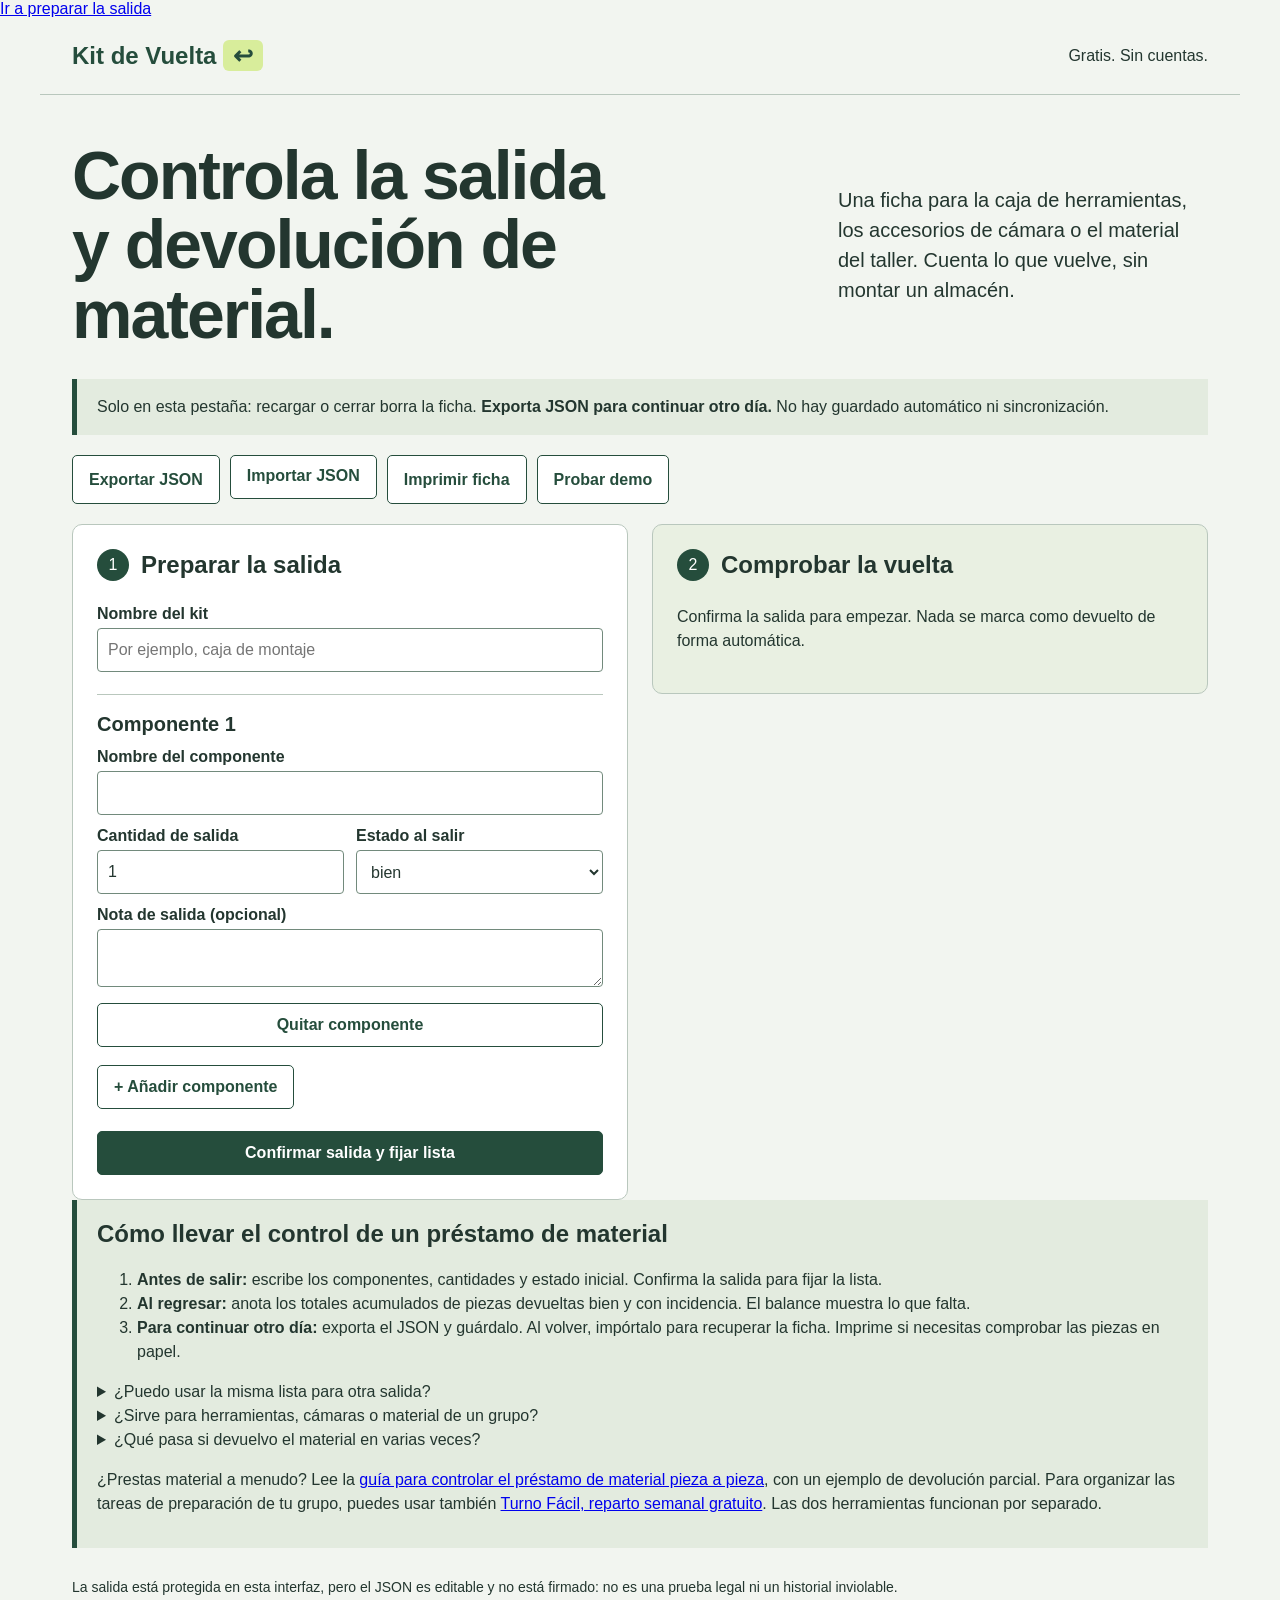
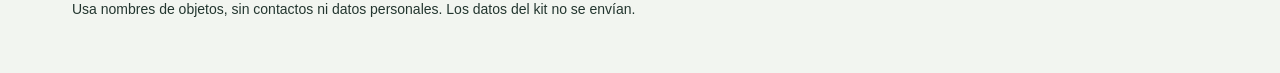
==== index.html @ 9505ad4e "Publicar build aprobado" ====
<!doctype html>
<html lang="es"><head><meta charset="utf-8"><meta http-equiv="Content-Security-Policy" content="default-src &#x27;none&#x27;; script-src &#x27;self&#x27;; style-src &#x27;self&#x27;; img-src &#x27;self&#x27; data:; font-src &#x27;self&#x27;; connect-src &#x27;self&#x27;; manifest-src &#x27;self&#x27;; object-src &#x27;none&#x27;; base-uri &#x27;none&#x27;; form-action &#x27;none&#x27;; frame-src &#x27;none&#x27;; worker-src &#x27;none&#x27;"><meta name="referrer" content="no-referrer"><meta name="robots" content="index,follow"><link rel="canonical" href="https://paniset.github.io/kit-de-vuelta/"><meta name="google-site-verification" content="nQhboW-Vfh7M2FUKIkvdD7x9SeKPvvMLFFIi2Jo2eU8"><meta property="og:type" content="website"><meta name="twitter:card" content="summary"><meta property="og:title" content="Control de salida y devolución de material | Kit de Vuelta"><meta name="twitter:title" content="Control de salida y devolución de material | Kit de Vuelta"><meta property="og:description" content="Prepara una lista de material, registra su devolución y comprueba pendientes e incidencias. Ficha imprimible y JSON recuperable, gratis y sin cuenta."><meta name="twitter:description" content="Prepara una lista de material, registra su devolución y comprueba pendientes e incidencias. Ficha imprimible y JSON recuperable, gratis y sin cuenta."><meta property="og:url" content="https://paniset.github.io/kit-de-vuelta/"><title>Control de salida y devolución de material | Kit de Vuelta</title><meta name="description" content="Prepara una lista de material, registra su devolución y comprueba pendientes e incidencias. Ficha imprimible y JSON recuperable, gratis y sin cuenta."><meta name="viewport" content="width=device-width,initial-scale=1"><link rel="icon" href="data:,"><link rel="stylesheet" href="style.css"></head>
<body><a href="#prepare-title">Ir a preparar la salida</a><header><a href="index.html">Kit de Vuelta <span aria-hidden="true">↩</span></a><span>Gratis. Sin cuentas.</span></header>
<main><section class="intro"><h1>Controla la salida<br>y devolución de material.</h1><p>Una ficha para la caja de herramientas, los accesorios de cámara o el material del taller. Cuenta lo que vuelve, sin montar un almacén.</p></section>
<aside class="memory">Solo en esta pestaña: recargar o cerrar borra la ficha. <strong>Exporta JSON para continuar otro día.</strong> No hay guardado automático ni sincronización.</aside>
<nav class="toolbar" aria-label="Archivo"><button id="export" type="button">Exportar JSON</button><label class="file-button">Importar JSON<input id="import" type="file" accept=".json,application/json"></label><button id="print" type="button">Imprimir ficha</button><button id="demo" type="button">Probar demo</button></nav>
<p id="global-error" role="alert"></p><p id="message" role="status"></p><p id="demo-badge" hidden>DEMO · Datos de ejemplo, no una salida real</p>
<div class="layout"><section class="preparation" aria-labelledby="prepare-title"><div class="section-heading"><span class="step">1</span><h2 id="prepare-title">Preparar la salida</h2></div>
<form id="prepare" novalidate><fieldset id="base-fields"><legend class="sr-only">Componentes de la salida</legend><label for="kit-name">Nombre del kit</label><input id="kit-name" data-path="name" maxlength="80" placeholder="Por ejemplo, caja de montaje"><div id="components"></div><button id="add" type="button">+ Añadir componente</button></fieldset><button id="depart" class="primary" type="submit">Confirmar salida y fijar lista</button></form>
<div id="locked" hidden><p>Salida fijada. Esta base no se puede editar mientras compruebas la vuelta.</p><button id="new" type="button">Crear otra salida</button><p class="small">Duplica la plantilla en una ficha nueva. Exporta la actual si quieres conservarla.</p></div></section>
<section class="return-panel" aria-labelledby="return-title"><div class="section-heading"><span class="step">2</span><h2 id="return-title">Comprobar la vuelta</h2></div><p id="empty">Confirma la salida para empezar. Nada se marca como devuelto de forma automática.</p><form id="return-form" hidden novalidate><p>Escribe los <strong>totales acumulados</strong>, no solo las piezas de esta entrega. «Con incidencia» es lo que tú declaras; no se deduce del desgaste inicial.</p><div id="returns"></div><button class="primary" type="submit">Actualizar comprobación</button></form><section id="result" aria-label="Resultado de la comprobación" hidden><h3>Balance de la vuelta</h3><p id="pending"></p><p id="issues"></p><p id="complete"></p></section></section></div>
<section id="print-sheet" aria-label="Ficha para imprimir"><h2 id="print-name">Ficha del kit</h2><p id="print-mode"></p><p id="print-summary"></p><table><caption>Salida y devolución por componente</caption><thead><tr><th>Componente / estado inicial</th><th>Salió</th><th>Bien</th><th>Incid.</th><th>Falta</th><th>Revisado</th></tr></thead><tbody id="print-rows"></tbody></table><p>Bien = devuelto sano. Incid. = devuelto con incidencia declarada. Falta = pendiente de volver. □ = casilla para revisión manual.</p></section>
<section class="memory" aria-labelledby="guide-title"><h2 id="guide-title">Cómo llevar el control de un préstamo de material</h2><ol><li><strong>Antes de salir:</strong> escribe los componentes, cantidades y estado inicial. Confirma la salida para fijar la lista.</li><li><strong>Al regresar:</strong> anota los totales acumulados de piezas devueltas bien y con incidencia. El balance muestra lo que falta.</li><li><strong>Para continuar otro día:</strong> exporta el JSON y guárdalo. Al volver, impórtalo para recuperar la ficha. Imprime si necesitas comprobar las piezas en papel.</li></ol><details><summary>¿Puedo usar la misma lista para otra salida?</summary><p>Sí. Después de exportar la ficha que quieras conservar, «Crear otra salida» prepara una nueva a partir de sus componentes. Revisa las cantidades y el estado antes de confirmarla.</p></details><details><summary>¿Sirve para herramientas, cámaras o material de un grupo?</summary><p>Sí, cuando necesitas contar piezas al salir y al volver. Por ejemplo, tres cables y un cargador se registran como dos componentes con sus cantidades. No gestiona reservas, cobros, responsables ni firmas.</p></details><details><summary>¿Qué pasa si devuelvo el material en varias veces?</summary><p>Introduce siempre el total devuelto hasta ese momento, no solo la última entrega. Si primero vuelve un cable y después dos más, el total será tres. No es un historial de entregas: exporta las fichas que necesites conservar.</p></details><p>¿Prestas material a menudo? Lee la <a href="control-prestamo-material">guía para controlar el préstamo de material pieza a pieza</a>, con un ejemplo de devolución parcial. Para organizar las tareas de preparación de tu grupo, puedes usar también <a href="https://paniset.github.io/turno-facil/">Turno Fácil, reparto semanal gratuito</a>. Las dos herramientas funcionan por separado.</p></section>
<footer>La salida está protegida en esta interfaz, pero el JSON es editable y no está firmado: no es una prueba legal ni un historial inviolable. Usa nombres de objetos, sin contactos ni datos personales. Los datos del kit no se envían.</footer></main><script type="module" src="app.mjs"></script></body></html>
---- style.css ----
:root{font-family:Calibri,'Segoe UI',sans-serif;color:#23362f;background:#f2f5f0;--ink:#254d3c;--lime:#d8ed9b;--line:#b9c7bd}*{box-sizing:border-box}body{margin:0}header,main{max-width:1200px;margin:auto;padding:24px 32px}header{display:flex;justify-content:space-between;align-items:center;gap:16px;border-bottom:1px solid var(--line)}header a{font-size:24px;font-weight:750;text-decoration:none;color:var(--ink)}header a span{background:var(--lime);padding:2px 10px;border-radius:6px}.intro{display:flex;align-items:center;gap:60px;margin:22px 0 30px}h1{font-size:clamp(40px,6vw,68px);line-height:1.02;letter-spacing:-2px;margin:0;flex:1}.intro p{font-size:20px;max-width:370px;line-height:1.5}.memory{padding:16px 20px;background:#e3ebdf;border-left:5px solid var(--ink);line-height:1.5}.toolbar{display:flex;flex-wrap:wrap;gap:10px;margin:20px 0}button,.file-button{font:inherit;font-weight:650;padding:11px 16px;min-height:44px;border:1px solid var(--ink);border-radius:5px;color:var(--ink);background:white;cursor:pointer}button:hover,.file-button:hover{background:#e4efdb}button:disabled{opacity:.55;cursor:default}.file-button{position:relative;overflow:hidden}.file-button input{position:absolute;inset:0;opacity:0;cursor:pointer;width:100%;height:100%;margin:0}.file-button:focus-within{outline:3px solid #805500;outline-offset:3px}.layout{display:grid;grid-template-columns:1fr 1fr;gap:24px}.preparation,.return-panel{padding:24px;background:white;border:1px solid var(--line);border-radius:10px}.return-panel{background:#e9f0e2;align-self:start}.section-heading{display:flex;align-items:center;gap:12px;margin-bottom:24px}.step{background:var(--ink);color:white;width:32px;height:32px;border-radius:50%;display:grid;place-items:center}h2{font-size:24px;margin:0}h3{font-size:20px}p{line-height:1.5}fieldset{border:0;padding:0;margin:0;min-width:0}label{display:block;font-weight:650;margin-bottom:5px}input,select,textarea{font:inherit;padding:10px;border:1px solid #728a7c;border-radius:4px;min-height:44px;width:100%;color:inherit;background:white}textarea{resize:vertical}input:disabled,select:disabled,textarea:disabled{opacity:1;background:#f2f4f0;color:#435349}.component,.return-row{border-top:1px solid var(--line);margin-top:22px;padding-top:18px;display:grid;grid-template-columns:1fr 1fr;gap:12px;min-width:0}.wide{grid-column:1/-1}.component h3,.return-row h3{margin:0;overflow-wrap:anywhere}.return-row p{margin:0}.small{font-size:14px}.primary{background:var(--ink);color:white;width:100%;margin-top:22px}.primary:hover{background:#37644e}#add{margin-top:18px}#result{margin-top:24px;border-top:3px solid var(--ink)}#complete{font-weight:700}#demo-badge{background:#fff0b7;padding:10px;font-weight:700}#global-error,.field-error{color:#9c2030}.field-error{display:block;font-size:14px;margin-top:6px}#message{color:#254d3c}footer{font-size:14px;line-height:1.6;margin:28px 0;max-width:850px}.sr-only{position:absolute;width:1px;height:1px;overflow:hidden;clip-path:inset(50%)}:focus-visible{outline:3px solid #805500;outline-offset:3px}[aria-invalid=true]{border:2px solid #9c2030}[hidden],#print-sheet{display:none!important}@media(max-width:750px){header,main{padding:20px}.intro{display:block}.intro p{font-size:18px}.layout{grid-template-columns:1fr}.preparation,.return-panel{padding:18px}header>span{font-size:14px;max-width:85px}.toolbar>*{flex:1 1 135px}.component,.return-row{grid-template-columns:1fr 1fr}h2{font-size:21px}}@page{size:A4;margin:14mm}@media print{body{background:white;color:black}header,.intro,.memory,.toolbar,.layout,footer,#global-error,#message,#demo-badge{display:none!important}main{padding:0;max-width:none}#print-sheet{display:block!important;font-size:10pt}#print-sheet h2{font-size:20pt}table{border-collapse:collapse;width:100%;table-layout:fixed}th,td{border:1px solid #777;padding:6px;overflow-wrap:anywhere;vertical-align:top}th:first-child{width:40%}thead{display:table-header-group}tr{break-inside:avoid}td p{margin:3px 0}caption{text-align:left;margin:10px 0}#print-sheet>p{font-size:9pt}}
.guia header,.guia main,.guia footer{max-width:820px;margin-left:auto;margin-right:auto;padding-left:32px;padding-right:32px}.guia article{line-height:1.65;font-size:18px}.guia h1{font-size:clamp(32px,5vw,50px);letter-spacing:-1px;margin:10px 0 18px}.guia h2{margin-top:36px}.migas{font-size:15px}.migas a,.relacionadas a,.guia article p a:not(.boton){color:var(--ink);font-weight:650}.entradilla{font-size:20px}.lista{padding-left:22px}.lista li{margin:8px 0}
.cta{display:flex;flex-wrap:wrap;align-items:center;gap:12px;margin:22px 0}.cta span{font-size:15px;color:#4d6158}.boton{display:inline-block;background:var(--ink);color:white;font-weight:700;text-decoration:none;border-radius:7px;padding:12px 18px;min-height:44px}
.tabla-scroll{overflow-x:auto;margin:16px 0;background:white;border-radius:8px}.tabla-scroll table{border-collapse:collapse;width:100%;font-size:16px}.tabla-scroll caption{text-align:left;font-weight:700;padding:12px 14px}.tabla-scroll th,.tabla-scroll td{border-top:1px solid var(--line);padding:8px 12px;text-align:left}.relacionadas{border-top:1px solid var(--line);margin-top:40px}
@media(max-width:700px){.guia header,.guia main,.guia footer{padding-left:20px;padding-right:20px}}
@media print{.guia .cta,.guia .migas,.guia .relacionadas{display:none!important}}
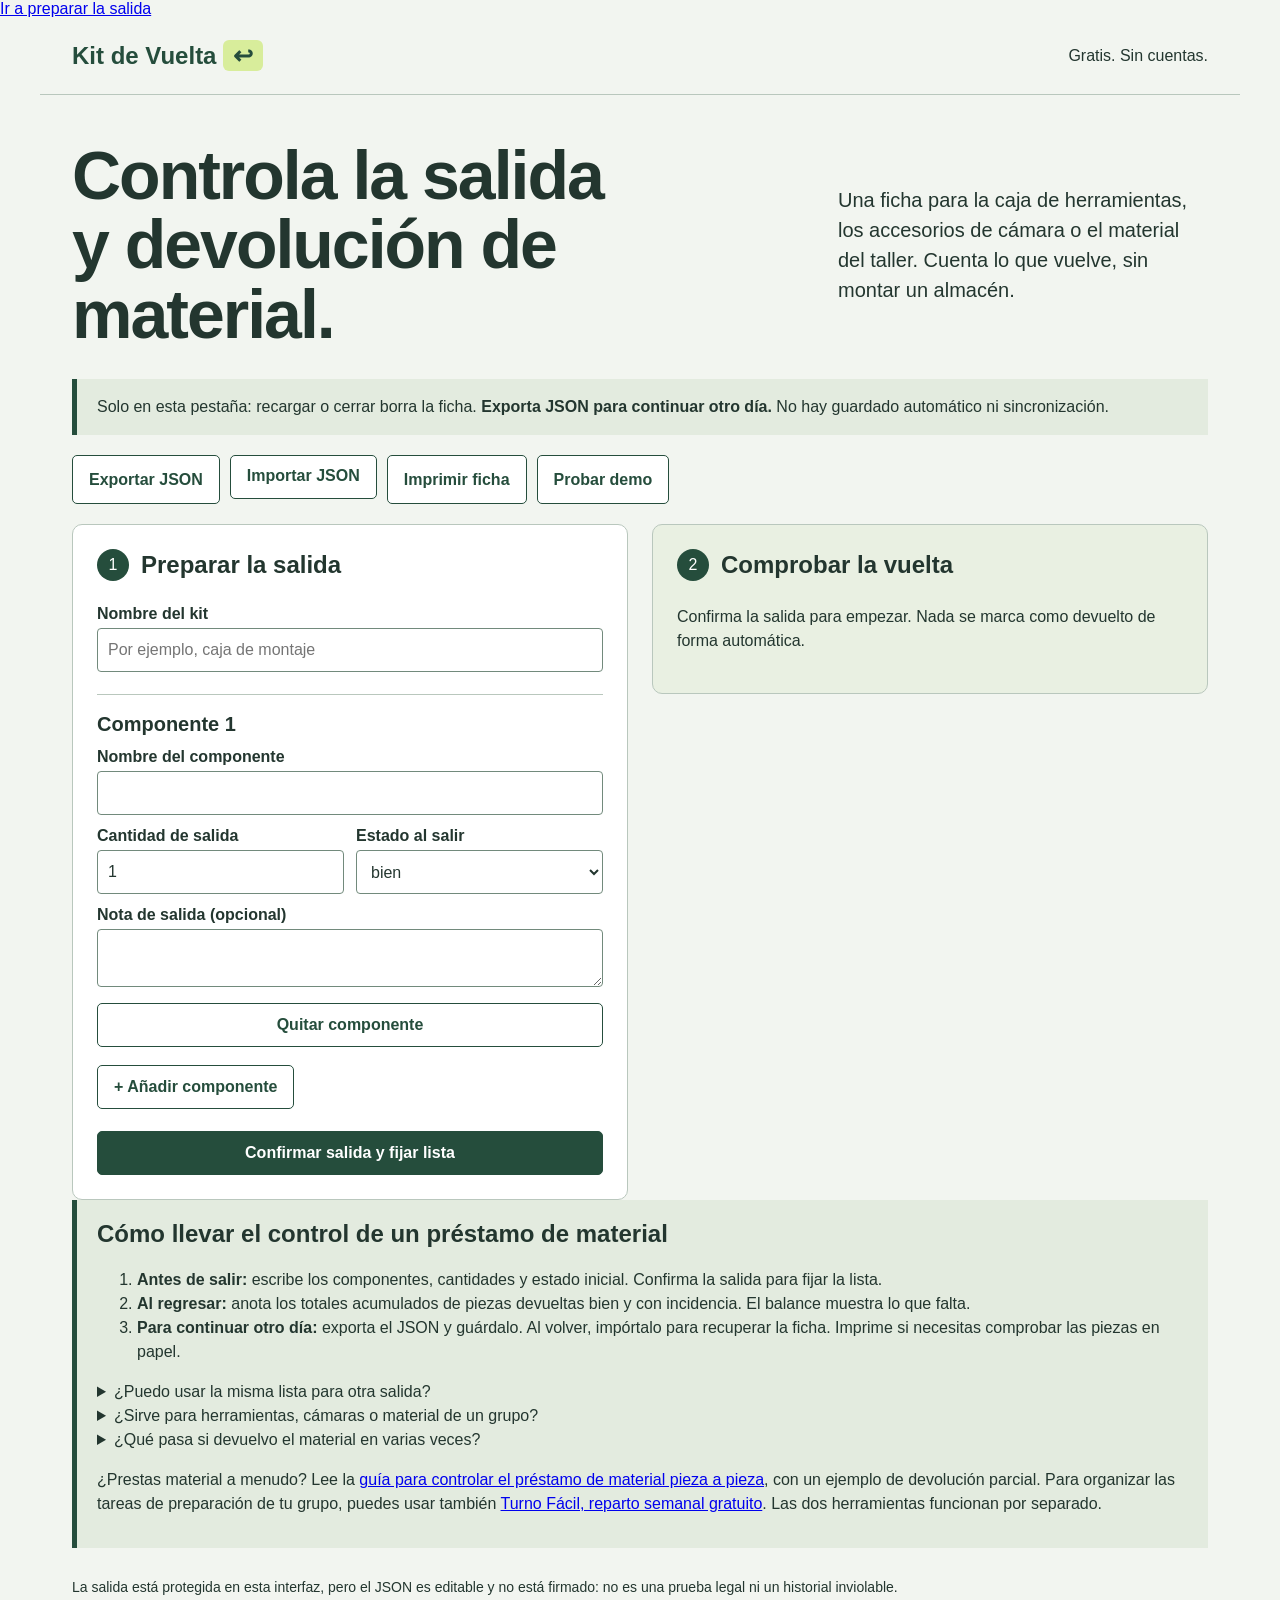
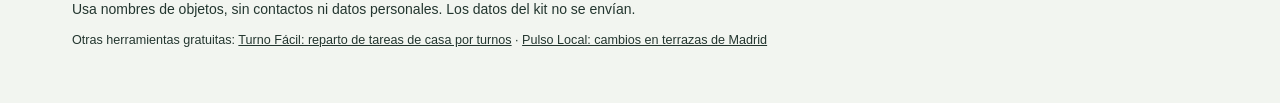
==== commit 89b8686b: "SEO: enlaces cruzados y datos estructurados" ====
--- a/index.html
+++ b/index.html
@@ -1,14 +1,14 @@
-<!doctype html>
-<html lang="es"><head><meta charset="utf-8"><meta http-equiv="Content-Security-Policy" content="default-src &#x27;none&#x27;; script-src &#x27;self&#x27;; style-src &#x27;self&#x27;; img-src &#x27;self&#x27; data:; font-src &#x27;self&#x27;; connect-src &#x27;self&#x27;; manifest-src &#x27;self&#x27;; object-src &#x27;none&#x27;; base-uri &#x27;none&#x27;; form-action &#x27;none&#x27;; frame-src &#x27;none&#x27;; worker-src &#x27;none&#x27;"><meta name="referrer" content="no-referrer"><meta name="robots" content="index,follow"><link rel="canonical" href="https://paniset.github.io/kit-de-vuelta/"><meta name="google-site-verification" content="nQhboW-Vfh7M2FUKIkvdD7x9SeKPvvMLFFIi2Jo2eU8"><meta property="og:type" content="website"><meta name="twitter:card" content="summary"><meta property="og:title" content="Control de salida y devolución de material | Kit de Vuelta"><meta name="twitter:title" content="Control de salida y devolución de material | Kit de Vuelta"><meta property="og:description" content="Prepara una lista de material, registra su devolución y comprueba pendientes e incidencias. Ficha imprimible y JSON recuperable, gratis y sin cuenta."><meta name="twitter:description" content="Prepara una lista de material, registra su devolución y comprueba pendientes e incidencias. Ficha imprimible y JSON recuperable, gratis y sin cuenta."><meta property="og:url" content="https://paniset.github.io/kit-de-vuelta/"><title>Control de salida y devolución de material | Kit de Vuelta</title><meta name="description" content="Prepara una lista de material, registra su devolución y comprueba pendientes e incidencias. Ficha imprimible y JSON recuperable, gratis y sin cuenta."><meta name="viewport" content="width=device-width,initial-scale=1"><link rel="icon" href="data:,"><link rel="stylesheet" href="style.css"></head>
-<body><a href="#prepare-title">Ir a preparar la salida</a><header><a href="index.html">Kit de Vuelta <span aria-hidden="true">↩</span></a><span>Gratis. Sin cuentas.</span></header>
-<main><section class="intro"><h1>Controla la salida<br>y devolución de material.</h1><p>Una ficha para la caja de herramientas, los accesorios de cámara o el material del taller. Cuenta lo que vuelve, sin montar un almacén.</p></section>
-<aside class="memory">Solo en esta pestaña: recargar o cerrar borra la ficha. <strong>Exporta JSON para continuar otro día.</strong> No hay guardado automático ni sincronización.</aside>
-<nav class="toolbar" aria-label="Archivo"><button id="export" type="button">Exportar JSON</button><label class="file-button">Importar JSON<input id="import" type="file" accept=".json,application/json"></label><button id="print" type="button">Imprimir ficha</button><button id="demo" type="button">Probar demo</button></nav>
-<p id="global-error" role="alert"></p><p id="message" role="status"></p><p id="demo-badge" hidden>DEMO · Datos de ejemplo, no una salida real</p>
-<div class="layout"><section class="preparation" aria-labelledby="prepare-title"><div class="section-heading"><span class="step">1</span><h2 id="prepare-title">Preparar la salida</h2></div>
-<form id="prepare" novalidate><fieldset id="base-fields"><legend class="sr-only">Componentes de la salida</legend><label for="kit-name">Nombre del kit</label><input id="kit-name" data-path="name" maxlength="80" placeholder="Por ejemplo, caja de montaje"><div id="components"></div><button id="add" type="button">+ Añadir componente</button></fieldset><button id="depart" class="primary" type="submit">Confirmar salida y fijar lista</button></form>
-<div id="locked" hidden><p>Salida fijada. Esta base no se puede editar mientras compruebas la vuelta.</p><button id="new" type="button">Crear otra salida</button><p class="small">Duplica la plantilla en una ficha nueva. Exporta la actual si quieres conservarla.</p></div></section>
-<section class="return-panel" aria-labelledby="return-title"><div class="section-heading"><span class="step">2</span><h2 id="return-title">Comprobar la vuelta</h2></div><p id="empty">Confirma la salida para empezar. Nada se marca como devuelto de forma automática.</p><form id="return-form" hidden novalidate><p>Escribe los <strong>totales acumulados</strong>, no solo las piezas de esta entrega. «Con incidencia» es lo que tú declaras; no se deduce del desgaste inicial.</p><div id="returns"></div><button class="primary" type="submit">Actualizar comprobación</button></form><section id="result" aria-label="Resultado de la comprobación" hidden><h3>Balance de la vuelta</h3><p id="pending"></p><p id="issues"></p><p id="complete"></p></section></section></div>
-<section id="print-sheet" aria-label="Ficha para imprimir"><h2 id="print-name">Ficha del kit</h2><p id="print-mode"></p><p id="print-summary"></p><table><caption>Salida y devolución por componente</caption><thead><tr><th>Componente / estado inicial</th><th>Salió</th><th>Bien</th><th>Incid.</th><th>Falta</th><th>Revisado</th></tr></thead><tbody id="print-rows"></tbody></table><p>Bien = devuelto sano. Incid. = devuelto con incidencia declarada. Falta = pendiente de volver. □ = casilla para revisión manual.</p></section>
-<section class="memory" aria-labelledby="guide-title"><h2 id="guide-title">Cómo llevar el control de un préstamo de material</h2><ol><li><strong>Antes de salir:</strong> escribe los componentes, cantidades y estado inicial. Confirma la salida para fijar la lista.</li><li><strong>Al regresar:</strong> anota los totales acumulados de piezas devueltas bien y con incidencia. El balance muestra lo que falta.</li><li><strong>Para continuar otro día:</strong> exporta el JSON y guárdalo. Al volver, impórtalo para recuperar la ficha. Imprime si necesitas comprobar las piezas en papel.</li></ol><details><summary>¿Puedo usar la misma lista para otra salida?</summary><p>Sí. Después de exportar la ficha que quieras conservar, «Crear otra salida» prepara una nueva a partir de sus componentes. Revisa las cantidades y el estado antes de confirmarla.</p></details><details><summary>¿Sirve para herramientas, cámaras o material de un grupo?</summary><p>Sí, cuando necesitas contar piezas al salir y al volver. Por ejemplo, tres cables y un cargador se registran como dos componentes con sus cantidades. No gestiona reservas, cobros, responsables ni firmas.</p></details><details><summary>¿Qué pasa si devuelvo el material en varias veces?</summary><p>Introduce siempre el total devuelto hasta ese momento, no solo la última entrega. Si primero vuelve un cable y después dos más, el total será tres. No es un historial de entregas: exporta las fichas que necesites conservar.</p></details><p>¿Prestas material a menudo? Lee la <a href="control-prestamo-material">guía para controlar el préstamo de material pieza a pieza</a>, con un ejemplo de devolución parcial. Para organizar las tareas de preparación de tu grupo, puedes usar también <a href="https://paniset.github.io/turno-facil/">Turno Fácil, reparto semanal gratuito</a>. Las dos herramientas funcionan por separado.</p></section>
-<footer>La salida está protegida en esta interfaz, pero el JSON es editable y no está firmado: no es una prueba legal ni un historial inviolable. Usa nombres de objetos, sin contactos ni datos personales. Los datos del kit no se envían.</footer></main><script type="module" src="app.mjs"></script></body></html>
+<!doctype html>
+<html lang="es"><head><meta charset="utf-8"><meta http-equiv="Content-Security-Policy" content="default-src &#x27;none&#x27;; script-src &#x27;self&#x27;; style-src &#x27;self&#x27;; img-src &#x27;self&#x27; data:; font-src &#x27;self&#x27;; connect-src &#x27;self&#x27;; manifest-src &#x27;self&#x27;; object-src &#x27;none&#x27;; base-uri &#x27;none&#x27;; form-action &#x27;none&#x27;; frame-src &#x27;none&#x27;; worker-src &#x27;none&#x27;"><meta name="referrer" content="no-referrer"><meta name="robots" content="index,follow"><link rel="canonical" href="https://paniset.github.io/kit-de-vuelta/"><meta name="google-site-verification" content="yU-MmDAEv0MF0oqv6WEPJR-Wn4J0yyzl8J-dgcel0is"><meta property="og:type" content="website"><meta name="twitter:card" content="summary"><meta property="og:title" content="Control de salida y devolución de material | Kit de Vuelta"><meta name="twitter:title" content="Control de salida y devolución de material | Kit de Vuelta"><meta property="og:description" content="Prepara una lista de material, registra su devolución y comprueba pendientes e incidencias. Ficha imprimible y JSON recuperable, gratis y sin cuenta."><meta name="twitter:description" content="Prepara una lista de material, registra su devolución y comprueba pendientes e incidencias. Ficha imprimible y JSON recuperable, gratis y sin cuenta."><meta property="og:url" content="https://paniset.github.io/kit-de-vuelta/"><title>Control de salida y devolución de material | Kit de Vuelta</title><meta name="description" content="Prepara una lista de material, registra su devolución y comprueba pendientes e incidencias. Ficha imprimible y JSON recuperable, gratis y sin cuenta."><meta name="viewport" content="width=device-width,initial-scale=1"><link rel="icon" href="data:,"><link rel="stylesheet" href="style.css"><script type="application/ld+json">{"@context":"https://schema.org","@type":"WebApplication","name":"Kit de Vuelta","url":"https://paniset.github.io/kit-de-vuelta/","applicationCategory":"BusinessApplication","operatingSystem":"Web","inLanguage":"es","isAccessibleForFree":true,"offers":{"@type":"Offer","price":"0","priceCurrency":"EUR"},"description":"Lista de salida de material prestado y control de devolución por piezas: devueltas, con incidencia y pendientes. Ficha imprimible y copia JSON, sin cuenta."}</script></head>
+<body><a href="#prepare-title">Ir a preparar la salida</a><header><a href="index.html">Kit de Vuelta <span aria-hidden="true">↩</span></a><span>Gratis. Sin cuentas.</span></header>
+<main><section class="intro"><h1>Controla la salida<br>y devolución de material.</h1><p>Una ficha para la caja de herramientas, los accesorios de cámara o el material del taller. Cuenta lo que vuelve, sin montar un almacén.</p></section>
+<aside class="memory">Solo en esta pestaña: recargar o cerrar borra la ficha. <strong>Exporta JSON para continuar otro día.</strong> No hay guardado automático ni sincronización.</aside>
+<nav class="toolbar" aria-label="Archivo"><button id="export" type="button">Exportar JSON</button><label class="file-button">Importar JSON<input id="import" type="file" accept=".json,application/json"></label><button id="print" type="button">Imprimir ficha</button><button id="demo" type="button">Probar demo</button></nav>
+<p id="global-error" role="alert"></p><p id="message" role="status"></p><p id="demo-badge" hidden>DEMO · Datos de ejemplo, no una salida real</p>
+<div class="layout"><section class="preparation" aria-labelledby="prepare-title"><div class="section-heading"><span class="step">1</span><h2 id="prepare-title">Preparar la salida</h2></div>
+<form id="prepare" novalidate><fieldset id="base-fields"><legend class="sr-only">Componentes de la salida</legend><label for="kit-name">Nombre del kit</label><input id="kit-name" data-path="name" maxlength="80" placeholder="Por ejemplo, caja de montaje"><div id="components"></div><button id="add" type="button">+ Añadir componente</button></fieldset><button id="depart" class="primary" type="submit">Confirmar salida y fijar lista</button></form>
+<div id="locked" hidden><p>Salida fijada. Esta base no se puede editar mientras compruebas la vuelta.</p><button id="new" type="button">Crear otra salida</button><p class="small">Duplica la plantilla en una ficha nueva. Exporta la actual si quieres conservarla.</p></div></section>
+<section class="return-panel" aria-labelledby="return-title"><div class="section-heading"><span class="step">2</span><h2 id="return-title">Comprobar la vuelta</h2></div><p id="empty">Confirma la salida para empezar. Nada se marca como devuelto de forma automática.</p><form id="return-form" hidden novalidate><p>Escribe los <strong>totales acumulados</strong>, no solo las piezas de esta entrega. «Con incidencia» es lo que tú declaras; no se deduce del desgaste inicial.</p><div id="returns"></div><button class="primary" type="submit">Actualizar comprobación</button></form><section id="result" aria-label="Resultado de la comprobación" hidden><h3>Balance de la vuelta</h3><p id="pending"></p><p id="issues"></p><p id="complete"></p></section></section></div>
+<section id="print-sheet" aria-label="Ficha para imprimir"><h2 id="print-name">Ficha del kit</h2><p id="print-mode"></p><p id="print-summary"></p><table><caption>Salida y devolución por componente</caption><thead><tr><th>Componente / estado inicial</th><th>Salió</th><th>Bien</th><th>Incid.</th><th>Falta</th><th>Revisado</th></tr></thead><tbody id="print-rows"></tbody></table><p>Bien = devuelto sano. Incid. = devuelto con incidencia declarada. Falta = pendiente de volver. □ = casilla para revisión manual.</p></section>
+<section class="memory" aria-labelledby="guide-title"><h2 id="guide-title">Cómo llevar el control de un préstamo de material</h2><ol><li><strong>Antes de salir:</strong> escribe los componentes, cantidades y estado inicial. Confirma la salida para fijar la lista.</li><li><strong>Al regresar:</strong> anota los totales acumulados de piezas devueltas bien y con incidencia. El balance muestra lo que falta.</li><li><strong>Para continuar otro día:</strong> exporta el JSON y guárdalo. Al volver, impórtalo para recuperar la ficha. Imprime si necesitas comprobar las piezas en papel.</li></ol><details><summary>¿Puedo usar la misma lista para otra salida?</summary><p>Sí. Después de exportar la ficha que quieras conservar, «Crear otra salida» prepara una nueva a partir de sus componentes. Revisa las cantidades y el estado antes de confirmarla.</p></details><details><summary>¿Sirve para herramientas, cámaras o material de un grupo?</summary><p>Sí, cuando necesitas contar piezas al salir y al volver. Por ejemplo, tres cables y un cargador se registran como dos componentes con sus cantidades. No gestiona reservas, cobros, responsables ni firmas.</p></details><details><summary>¿Qué pasa si devuelvo el material en varias veces?</summary><p>Introduce siempre el total devuelto hasta ese momento, no solo la última entrega. Si primero vuelve un cable y después dos más, el total será tres. No es un historial de entregas: exporta las fichas que necesites conservar.</p></details><p>¿Prestas material a menudo? Lee la <a href="control-prestamo-material">guía para controlar el préstamo de material pieza a pieza</a>, con un ejemplo de devolución parcial. Para organizar las tareas de preparación de tu grupo, puedes usar también <a href="https://paniset.github.io/turno-facil/">Turno Fácil, reparto semanal gratuito</a>. Las dos herramientas funcionan por separado.</p></section>
+<footer>La salida está protegida en esta interfaz, pero el JSON es editable y no está firmado: no es una prueba legal ni un historial inviolable. Usa nombres de objetos, sin contactos ni datos personales. Los datos del kit no se envían.<nav class="otras" aria-label="Otras herramientas gratuitas">Otras herramientas gratuitas: <a href="https://paniset.github.io/turno-facil/">Turno Fácil: reparto de tareas de casa por turnos</a> · <a href="https://paniset.github.io/pulso-local-madrid/">Pulso Local: cambios en terrazas de Madrid</a></nav></footer></main><script type="module" src="app.mjs"></script></body></html>
--- a/style.css
+++ b/style.css
@@ -4,3 +4,5 @@
 .tabla-scroll{overflow-x:auto;margin:16px 0;background:white;border-radius:8px}.tabla-scroll table{border-collapse:collapse;width:100%;font-size:16px}.tabla-scroll caption{text-align:left;font-weight:700;padding:12px 14px}.tabla-scroll th,.tabla-scroll td{border-top:1px solid var(--line);padding:8px 12px;text-align:left}.relacionadas{border-top:1px solid var(--line);margin-top:40px}
 @media(max-width:700px){.guia header,.guia main,.guia footer{padding-left:20px;padding-right:20px}}
 @media print{.guia .cta,.guia .migas,.guia .relacionadas{display:none!important}}
+.otras{display:block;flex-basis:100%;margin-top:.6rem;font-size:.9em}
+.otras a{color:inherit}
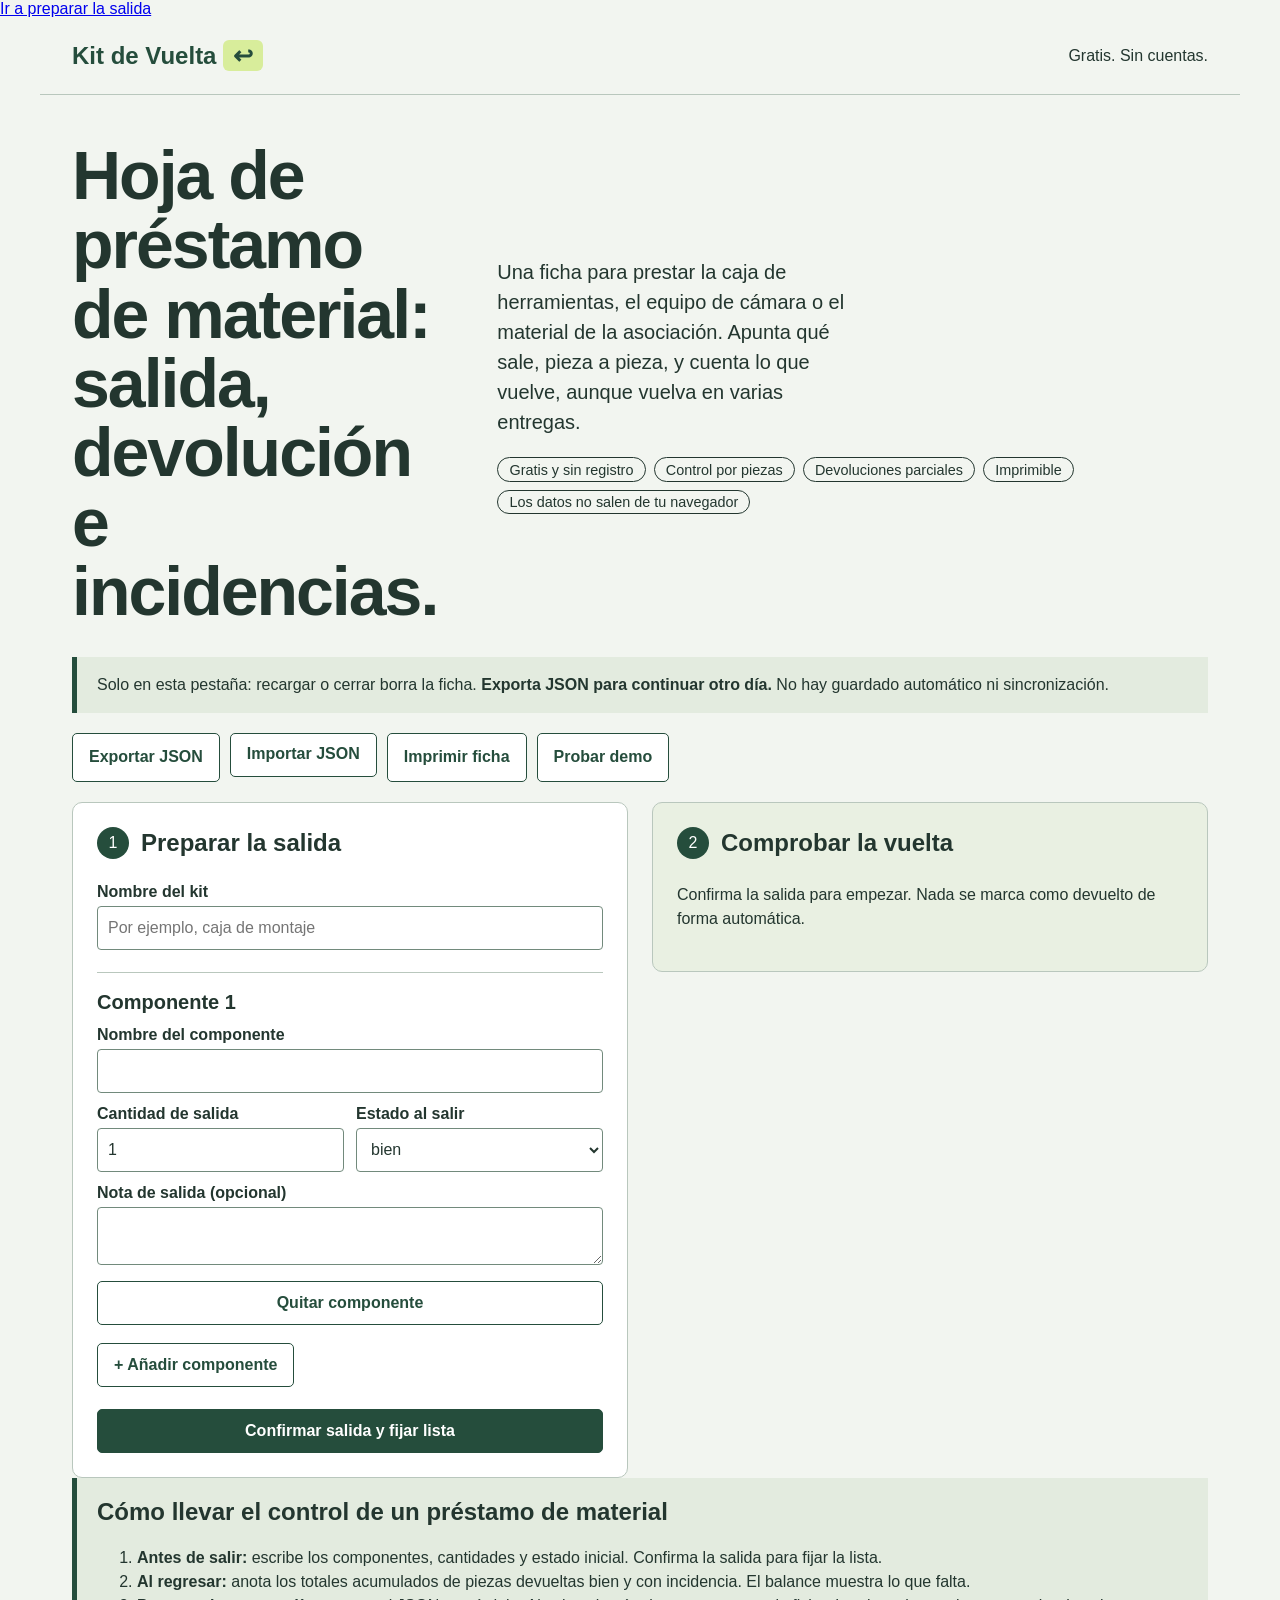
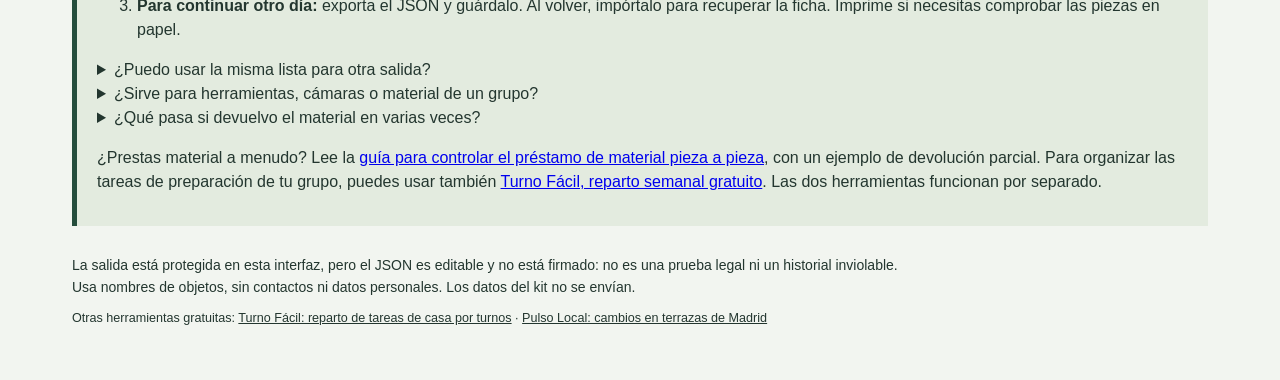
==== commit ec677e9f: "Mejoras SEO y de uso" ====
--- a/index.html
+++ b/index.html
@@ -1,7 +1,7 @@
 <!doctype html>
-<html lang="es"><head><meta charset="utf-8"><meta http-equiv="Content-Security-Policy" content="default-src &#x27;none&#x27;; script-src &#x27;self&#x27;; style-src &#x27;self&#x27;; img-src &#x27;self&#x27; data:; font-src &#x27;self&#x27;; connect-src &#x27;self&#x27;; manifest-src &#x27;self&#x27;; object-src &#x27;none&#x27;; base-uri &#x27;none&#x27;; form-action &#x27;none&#x27;; frame-src &#x27;none&#x27;; worker-src &#x27;none&#x27;"><meta name="referrer" content="no-referrer"><meta name="robots" content="index,follow"><link rel="canonical" href="https://paniset.github.io/kit-de-vuelta/"><meta name="google-site-verification" content="yU-MmDAEv0MF0oqv6WEPJR-Wn4J0yyzl8J-dgcel0is"><meta property="og:type" content="website"><meta name="twitter:card" content="summary"><meta property="og:title" content="Control de salida y devolución de material | Kit de Vuelta"><meta name="twitter:title" content="Control de salida y devolución de material | Kit de Vuelta"><meta property="og:description" content="Prepara una lista de material, registra su devolución y comprueba pendientes e incidencias. Ficha imprimible y JSON recuperable, gratis y sin cuenta."><meta name="twitter:description" content="Prepara una lista de material, registra su devolución y comprueba pendientes e incidencias. Ficha imprimible y JSON recuperable, gratis y sin cuenta."><meta property="og:url" content="https://paniset.github.io/kit-de-vuelta/"><title>Control de salida y devolución de material | Kit de Vuelta</title><meta name="description" content="Prepara una lista de material, registra su devolución y comprueba pendientes e incidencias. Ficha imprimible y JSON recuperable, gratis y sin cuenta."><meta name="viewport" content="width=device-width,initial-scale=1"><link rel="icon" href="data:,"><link rel="stylesheet" href="style.css"><script type="application/ld+json">{"@context":"https://schema.org","@type":"WebApplication","name":"Kit de Vuelta","url":"https://paniset.github.io/kit-de-vuelta/","applicationCategory":"BusinessApplication","operatingSystem":"Web","inLanguage":"es","isAccessibleForFree":true,"offers":{"@type":"Offer","price":"0","priceCurrency":"EUR"},"description":"Lista de salida de material prestado y control de devolución por piezas: devueltas, con incidencia y pendientes. Ficha imprimible y copia JSON, sin cuenta."}</script></head>
-<body><a href="#prepare-title">Ir a preparar la salida</a><header><a href="index.html">Kit de Vuelta <span aria-hidden="true">↩</span></a><span>Gratis. Sin cuentas.</span></header>
-<main><section class="intro"><h1>Controla la salida<br>y devolución de material.</h1><p>Una ficha para la caja de herramientas, los accesorios de cámara o el material del taller. Cuenta lo que vuelve, sin montar un almacén.</p></section>
+<html lang="es"><head><meta charset="utf-8"><meta http-equiv="Content-Security-Policy" content="default-src &#x27;none&#x27;; script-src &#x27;self&#x27;; style-src &#x27;self&#x27;; img-src &#x27;self&#x27; data:; font-src &#x27;self&#x27;; connect-src &#x27;self&#x27;; manifest-src &#x27;self&#x27;; object-src &#x27;none&#x27;; base-uri &#x27;none&#x27;; form-action &#x27;none&#x27;; frame-src &#x27;none&#x27;; worker-src &#x27;none&#x27;"><meta name="referrer" content="no-referrer"><meta name="robots" content="index,follow"><link rel="canonical" href="https://paniset.github.io/kit-de-vuelta/"><meta name="google-site-verification" content="yU-MmDAEv0MF0oqv6WEPJR-Wn4J0yyzl8J-dgcel0is"><meta property="og:type" content="website"><meta name="twitter:card" content="summary"><meta property="og:title" content="Hoja de préstamo de material gratis: salida y devolución | Kit de Vuelta"><meta name="twitter:title" content="Hoja de préstamo de material gratis: salida y devolución | Kit de Vuelta"><meta property="og:description" content="Prepara gratis la hoja de préstamo de material por piezas y comprueba la devolución: lo que vuelve bien, con incidencia o falta, aunque vuelva en varias entregas. Imprimible y sin registro."><meta name="twitter:description" content="Prepara gratis la hoja de préstamo de material por piezas y comprueba la devolución: lo que vuelve bien, con incidencia o falta, aunque vuelva en varias entregas. Imprimible y sin registro."><meta property="og:url" content="https://paniset.github.io/kit-de-vuelta/"><title>Hoja de préstamo de material gratis: salida y devolución | Kit de Vuelta</title><meta name="description" content="Prepara gratis la hoja de préstamo de material por piezas y comprueba la devolución: lo que vuelve bien, con incidencia o falta, aunque vuelva en varias entregas. Imprimible y sin registro."><meta name="viewport" content="width=device-width,initial-scale=1"><link rel="icon" href="data:,"><link rel="stylesheet" href="style.css"><script type="application/ld+json">{"@context":"https://schema.org","@type":"WebApplication","name":"Kit de Vuelta","url":"https://paniset.github.io/kit-de-vuelta/","applicationCategory":"BusinessApplication","operatingSystem":"Web","inLanguage":"es","isAccessibleForFree":true,"offers":{"@type":"Offer","price":"0","priceCurrency":"EUR"},"description":"Lista de salida de material prestado y control de devolución por piezas: devueltas, con incidencia y pendientes. Ficha imprimible y copia JSON, sin cuenta."}</script></head>
+<body><a href="#prepare-title">Ir a preparar la salida</a><header><a href="./">Kit de Vuelta <span aria-hidden="true">↩</span></a><span>Gratis. Sin cuentas.</span></header>
+<main><section class="intro"><h1>Hoja de préstamo de material:<br>salida, devolución e incidencias.</h1><div class="intro-texto"><p>Una ficha para prestar la caja de herramientas, el equipo de cámara o el material de la asociación. Apunta qué sale, pieza a pieza, y cuenta lo que vuelve, aunque vuelva en varias entregas.</p><ul class="ventajas"><li>Gratis y sin registro</li><li>Control por piezas</li><li>Devoluciones parciales</li><li>Imprimible</li><li>Los datos no salen de tu navegador</li></ul></div></section>
 <aside class="memory">Solo en esta pestaña: recargar o cerrar borra la ficha. <strong>Exporta JSON para continuar otro día.</strong> No hay guardado automático ni sincronización.</aside>
 <nav class="toolbar" aria-label="Archivo"><button id="export" type="button">Exportar JSON</button><label class="file-button">Importar JSON<input id="import" type="file" accept=".json,application/json"></label><button id="print" type="button">Imprimir ficha</button><button id="demo" type="button">Probar demo</button></nav>
 <p id="global-error" role="alert"></p><p id="message" role="status"></p><p id="demo-badge" hidden>DEMO · Datos de ejemplo, no una salida real</p>
--- a/style.css
+++ b/style.css
@@ -1,8 +1,11 @@
-:root{font-family:Calibri,'Segoe UI',sans-serif;color:#23362f;background:#f2f5f0;--ink:#254d3c;--lime:#d8ed9b;--line:#b9c7bd}*{box-sizing:border-box}body{margin:0}header,main{max-width:1200px;margin:auto;padding:24px 32px}header{display:flex;justify-content:space-between;align-items:center;gap:16px;border-bottom:1px solid var(--line)}header a{font-size:24px;font-weight:750;text-decoration:none;color:var(--ink)}header a span{background:var(--lime);padding:2px 10px;border-radius:6px}.intro{display:flex;align-items:center;gap:60px;margin:22px 0 30px}h1{font-size:clamp(40px,6vw,68px);line-height:1.02;letter-spacing:-2px;margin:0;flex:1}.intro p{font-size:20px;max-width:370px;line-height:1.5}.memory{padding:16px 20px;background:#e3ebdf;border-left:5px solid var(--ink);line-height:1.5}.toolbar{display:flex;flex-wrap:wrap;gap:10px;margin:20px 0}button,.file-button{font:inherit;font-weight:650;padding:11px 16px;min-height:44px;border:1px solid var(--ink);border-radius:5px;color:var(--ink);background:white;cursor:pointer}button:hover,.file-button:hover{background:#e4efdb}button:disabled{opacity:.55;cursor:default}.file-button{position:relative;overflow:hidden}.file-button input{position:absolute;inset:0;opacity:0;cursor:pointer;width:100%;height:100%;margin:0}.file-button:focus-within{outline:3px solid #805500;outline-offset:3px}.layout{display:grid;grid-template-columns:1fr 1fr;gap:24px}.preparation,.return-panel{padding:24px;background:white;border:1px solid var(--line);border-radius:10px}.return-panel{background:#e9f0e2;align-self:start}.section-heading{display:flex;align-items:center;gap:12px;margin-bottom:24px}.step{background:var(--ink);color:white;width:32px;height:32px;border-radius:50%;display:grid;place-items:center}h2{font-size:24px;margin:0}h3{font-size:20px}p{line-height:1.5}fieldset{border:0;padding:0;margin:0;min-width:0}label{display:block;font-weight:650;margin-bottom:5px}input,select,textarea{font:inherit;padding:10px;border:1px solid #728a7c;border-radius:4px;min-height:44px;width:100%;color:inherit;background:white}textarea{resize:vertical}input:disabled,select:disabled,textarea:disabled{opacity:1;background:#f2f4f0;color:#435349}.component,.return-row{border-top:1px solid var(--line);margin-top:22px;padding-top:18px;display:grid;grid-template-columns:1fr 1fr;gap:12px;min-width:0}.wide{grid-column:1/-1}.component h3,.return-row h3{margin:0;overflow-wrap:anywhere}.return-row p{margin:0}.small{font-size:14px}.primary{background:var(--ink);color:white;width:100%;margin-top:22px}.primary:hover{background:#37644e}#add{margin-top:18px}#result{margin-top:24px;border-top:3px solid var(--ink)}#complete{font-weight:700}#demo-badge{background:#fff0b7;padding:10px;font-weight:700}#global-error,.field-error{color:#9c2030}.field-error{display:block;font-size:14px;margin-top:6px}#message{color:#254d3c}footer{font-size:14px;line-height:1.6;margin:28px 0;max-width:850px}.sr-only{position:absolute;width:1px;height:1px;overflow:hidden;clip-path:inset(50%)}:focus-visible{outline:3px solid #805500;outline-offset:3px}[aria-invalid=true]{border:2px solid #9c2030}[hidden],#print-sheet{display:none!important}@media(max-width:750px){header,main{padding:20px}.intro{display:block}.intro p{font-size:18px}.layout{grid-template-columns:1fr}.preparation,.return-panel{padding:18px}header>span{font-size:14px;max-width:85px}.toolbar>*{flex:1 1 135px}.component,.return-row{grid-template-columns:1fr 1fr}h2{font-size:21px}}@page{size:A4;margin:14mm}@media print{body{background:white;color:black}header,.intro,.memory,.toolbar,.layout,footer,#global-error,#message,#demo-badge{display:none!important}main{padding:0;max-width:none}#print-sheet{display:block!important;font-size:10pt}#print-sheet h2{font-size:20pt}table{border-collapse:collapse;width:100%;table-layout:fixed}th,td{border:1px solid #777;padding:6px;overflow-wrap:anywhere;vertical-align:top}th:first-child{width:40%}thead{display:table-header-group}tr{break-inside:avoid}td p{margin:3px 0}caption{text-align:left;margin:10px 0}#print-sheet>p{font-size:9pt}}
-.guia header,.guia main,.guia footer{max-width:820px;margin-left:auto;margin-right:auto;padding-left:32px;padding-right:32px}.guia article{line-height:1.65;font-size:18px}.guia h1{font-size:clamp(32px,5vw,50px);letter-spacing:-1px;margin:10px 0 18px}.guia h2{margin-top:36px}.migas{font-size:15px}.migas a,.relacionadas a,.guia article p a:not(.boton){color:var(--ink);font-weight:650}.entradilla{font-size:20px}.lista{padding-left:22px}.lista li{margin:8px 0}
-.cta{display:flex;flex-wrap:wrap;align-items:center;gap:12px;margin:22px 0}.cta span{font-size:15px;color:#4d6158}.boton{display:inline-block;background:var(--ink);color:white;font-weight:700;text-decoration:none;border-radius:7px;padding:12px 18px;min-height:44px}
-.tabla-scroll{overflow-x:auto;margin:16px 0;background:white;border-radius:8px}.tabla-scroll table{border-collapse:collapse;width:100%;font-size:16px}.tabla-scroll caption{text-align:left;font-weight:700;padding:12px 14px}.tabla-scroll th,.tabla-scroll td{border-top:1px solid var(--line);padding:8px 12px;text-align:left}.relacionadas{border-top:1px solid var(--line);margin-top:40px}
-@media(max-width:700px){.guia header,.guia main,.guia footer{padding-left:20px;padding-right:20px}}
-@media print{.guia .cta,.guia .migas,.guia .relacionadas{display:none!important}}
-.otras{display:block;flex-basis:100%;margin-top:.6rem;font-size:.9em}
-.otras a{color:inherit}
+:root{font-family:Calibri,'Segoe UI',sans-serif;color:#23362f;background:#f2f5f0;--ink:#254d3c;--lime:#d8ed9b;--line:#b9c7bd}*{box-sizing:border-box}body{margin:0}header,main{max-width:1200px;margin:auto;padding:24px 32px}header{display:flex;justify-content:space-between;align-items:center;gap:16px;border-bottom:1px solid var(--line)}header a{font-size:24px;font-weight:750;text-decoration:none;color:var(--ink)}header a span{background:var(--lime);padding:2px 10px;border-radius:6px}.intro{display:flex;align-items:center;gap:60px;margin:22px 0 30px}h1{font-size:clamp(40px,6vw,68px);line-height:1.02;letter-spacing:-2px;margin:0;flex:1}.intro p{font-size:20px;max-width:370px;line-height:1.5}.memory{padding:16px 20px;background:#e3ebdf;border-left:5px solid var(--ink);line-height:1.5}.toolbar{display:flex;flex-wrap:wrap;gap:10px;margin:20px 0}button,.file-button{font:inherit;font-weight:650;padding:11px 16px;min-height:44px;border:1px solid var(--ink);border-radius:5px;color:var(--ink);background:white;cursor:pointer}button:hover,.file-button:hover{background:#e4efdb}button:disabled{opacity:.55;cursor:default}.file-button{position:relative;overflow:hidden}.file-button input{position:absolute;inset:0;opacity:0;cursor:pointer;width:100%;height:100%;margin:0}.file-button:focus-within{outline:3px solid #805500;outline-offset:3px}.layout{display:grid;grid-template-columns:1fr 1fr;gap:24px}.preparation,.return-panel{padding:24px;background:white;border:1px solid var(--line);border-radius:10px}.return-panel{background:#e9f0e2;align-self:start}.section-heading{display:flex;align-items:center;gap:12px;margin-bottom:24px}.step{background:var(--ink);color:white;width:32px;height:32px;border-radius:50%;display:grid;place-items:center}h2{font-size:24px;margin:0}h3{font-size:20px}p{line-height:1.5}fieldset{border:0;padding:0;margin:0;min-width:0}label{display:block;font-weight:650;margin-bottom:5px}input,select,textarea{font:inherit;padding:10px;border:1px solid #728a7c;border-radius:4px;min-height:44px;width:100%;color:inherit;background:white}textarea{resize:vertical}input:disabled,select:disabled,textarea:disabled{opacity:1;background:#f2f4f0;color:#435349}.component,.return-row{border-top:1px solid var(--line);margin-top:22px;padding-top:18px;display:grid;grid-template-columns:1fr 1fr;gap:12px;min-width:0}.wide{grid-column:1/-1}.component h3,.return-row h3{margin:0;overflow-wrap:anywhere}.return-row p{margin:0}.small{font-size:14px}.primary{background:var(--ink);color:white;width:100%;margin-top:22px}.primary:hover{background:#37644e}#add{margin-top:18px}#result{margin-top:24px;border-top:3px solid var(--ink)}#complete{font-weight:700}#demo-badge{background:#fff0b7;padding:10px;font-weight:700}#global-error,.field-error{color:#9c2030}.field-error{display:block;font-size:14px;margin-top:6px}#message{color:#254d3c}footer{font-size:14px;line-height:1.6;margin:28px 0;max-width:850px}.sr-only{position:absolute;width:1px;height:1px;overflow:hidden;clip-path:inset(50%)}:focus-visible{outline:3px solid #805500;outline-offset:3px}[aria-invalid=true]{border:2px solid #9c2030}[hidden],#print-sheet{display:none!important}@media(max-width:750px){header,main{padding:20px}.intro{display:block}.intro p{font-size:18px}.layout{grid-template-columns:1fr}.preparation,.return-panel{padding:18px}header>span{font-size:14px;max-width:85px}.toolbar>*{flex:1 1 135px}.component,.return-row{grid-template-columns:1fr 1fr}h2{font-size:21px}}@page{size:A4;margin:14mm}@media print{body{background:white;color:black}header,.intro,.memory,.toolbar,.layout,footer,#global-error,#message,#demo-badge{display:none!important}main{padding:0;max-width:none}#print-sheet{display:block!important;font-size:10pt}#print-sheet h2{font-size:20pt}table{border-collapse:collapse;width:100%;table-layout:fixed}th,td{border:1px solid #777;padding:6px;overflow-wrap:anywhere;vertical-align:top}th:first-child{width:40%}thead{display:table-header-group}tr{break-inside:avoid}td p{margin:3px 0}caption{text-align:left;margin:10px 0}#print-sheet>p{font-size:9pt}}
+.guia header,.guia main,.guia footer{max-width:820px;margin-left:auto;margin-right:auto;padding-left:32px;padding-right:32px}.guia article{line-height:1.65;font-size:18px}.guia h1{font-size:clamp(32px,5vw,50px);letter-spacing:-1px;margin:10px 0 18px}.guia h2{margin-top:36px}.migas{font-size:15px}.migas a,.relacionadas a,.guia article p a:not(.boton){color:var(--ink);font-weight:650}.entradilla{font-size:20px}.lista{padding-left:22px}.lista li{margin:8px 0}
+.cta{display:flex;flex-wrap:wrap;align-items:center;gap:12px;margin:22px 0}.cta span{font-size:15px;color:#4d6158}.boton{display:inline-block;background:var(--ink);color:white;font-weight:700;text-decoration:none;border-radius:7px;padding:12px 18px;min-height:44px}
+.tabla-scroll{overflow-x:auto;margin:16px 0;background:white;border-radius:8px}.tabla-scroll table{border-collapse:collapse;width:100%;font-size:16px}.tabla-scroll caption{text-align:left;font-weight:700;padding:12px 14px}.tabla-scroll th,.tabla-scroll td{border-top:1px solid var(--line);padding:8px 12px;text-align:left}.relacionadas{border-top:1px solid var(--line);margin-top:40px}
+@media(max-width:700px){.guia header,.guia main,.guia footer{padding-left:20px;padding-right:20px}}
+@media print{.guia .cta,.guia .migas,.guia .relacionadas{display:none!important}}
+.otras{display:block;flex-basis:100%;margin-top:.6rem;font-size:.9em}
+.otras a{color:inherit}
+.ventajas{display:flex;flex-wrap:wrap;gap:.5rem;list-style:none;padding:0;margin:1rem 0}
+.ventajas li{border:1px solid currentColor;border-radius:999px;padding:.2rem .7rem;font-size:.9em}
+.fecha{font-size:.85em;opacity:.8;margin-top:.3rem}
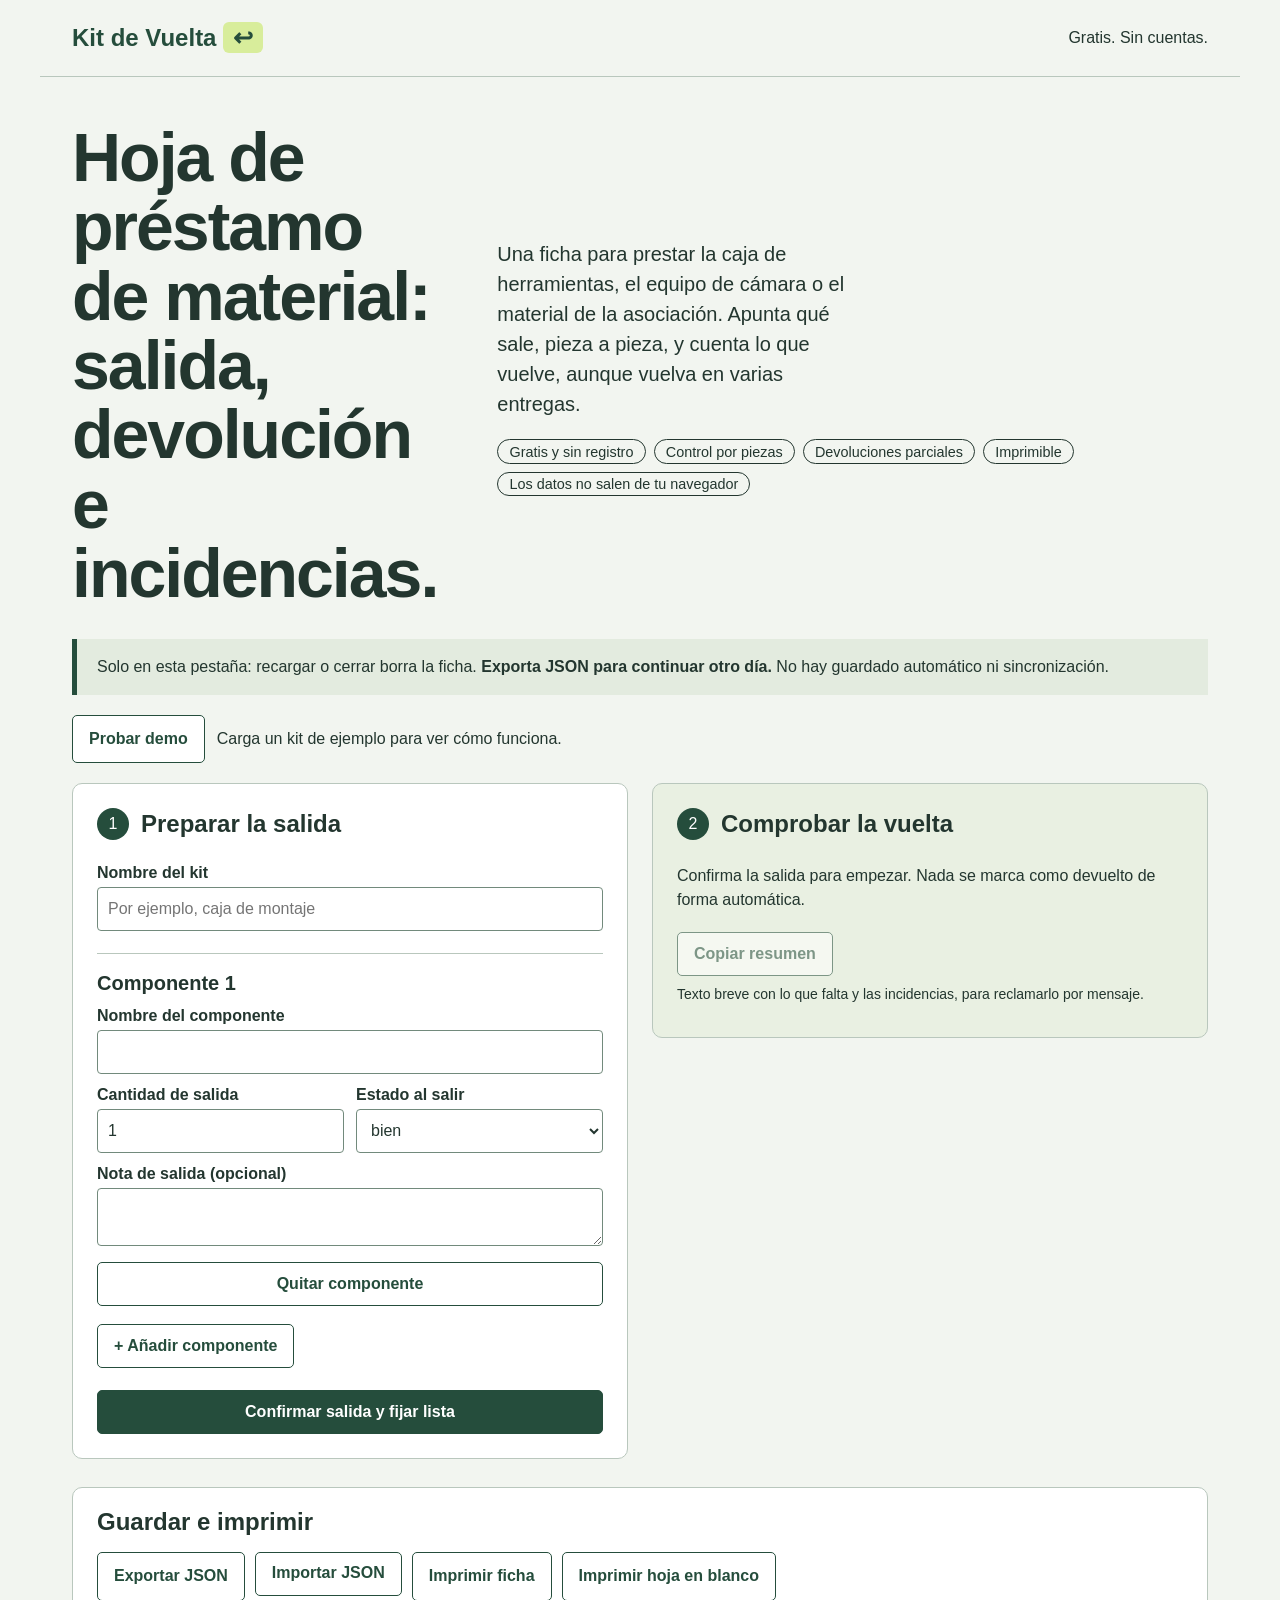
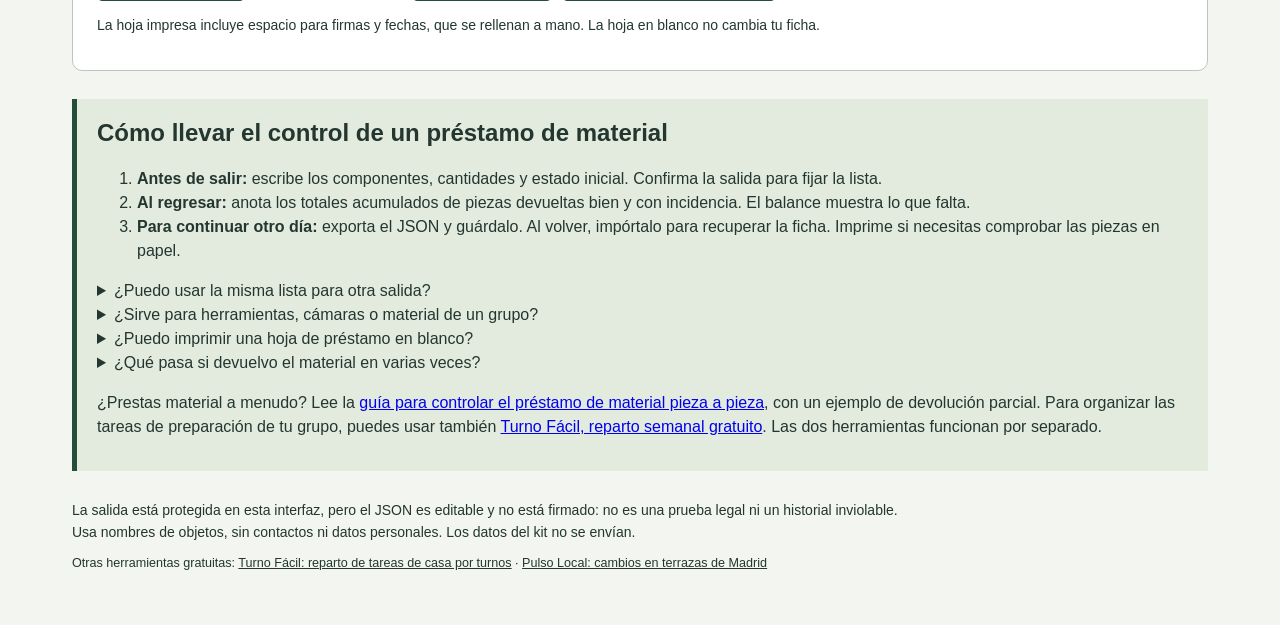
==== commit 92c2e5c3: "Fase 2: cuadrante, hoja de préstamo, resumen por distrito" ====
--- a/index.html
+++ b/index.html
@@ -1,14 +1,17 @@
-<!doctype html>
-<html lang="es"><head><meta charset="utf-8"><meta http-equiv="Content-Security-Policy" content="default-src &#x27;none&#x27;; script-src &#x27;self&#x27;; style-src &#x27;self&#x27;; img-src &#x27;self&#x27; data:; font-src &#x27;self&#x27;; connect-src &#x27;self&#x27;; manifest-src &#x27;self&#x27;; object-src &#x27;none&#x27;; base-uri &#x27;none&#x27;; form-action &#x27;none&#x27;; frame-src &#x27;none&#x27;; worker-src &#x27;none&#x27;"><meta name="referrer" content="no-referrer"><meta name="robots" content="index,follow"><link rel="canonical" href="https://paniset.github.io/kit-de-vuelta/"><meta name="google-site-verification" content="yU-MmDAEv0MF0oqv6WEPJR-Wn4J0yyzl8J-dgcel0is"><meta property="og:type" content="website"><meta name="twitter:card" content="summary"><meta property="og:title" content="Hoja de préstamo de material gratis: salida y devolución | Kit de Vuelta"><meta name="twitter:title" content="Hoja de préstamo de material gratis: salida y devolución | Kit de Vuelta"><meta property="og:description" content="Prepara gratis la hoja de préstamo de material por piezas y comprueba la devolución: lo que vuelve bien, con incidencia o falta, aunque vuelva en varias entregas. Imprimible y sin registro."><meta name="twitter:description" content="Prepara gratis la hoja de préstamo de material por piezas y comprueba la devolución: lo que vuelve bien, con incidencia o falta, aunque vuelva en varias entregas. Imprimible y sin registro."><meta property="og:url" content="https://paniset.github.io/kit-de-vuelta/"><title>Hoja de préstamo de material gratis: salida y devolución | Kit de Vuelta</title><meta name="description" content="Prepara gratis la hoja de préstamo de material por piezas y comprueba la devolución: lo que vuelve bien, con incidencia o falta, aunque vuelva en varias entregas. Imprimible y sin registro."><meta name="viewport" content="width=device-width,initial-scale=1"><link rel="icon" href="data:,"><link rel="stylesheet" href="style.css"><script type="application/ld+json">{"@context":"https://schema.org","@type":"WebApplication","name":"Kit de Vuelta","url":"https://paniset.github.io/kit-de-vuelta/","applicationCategory":"BusinessApplication","operatingSystem":"Web","inLanguage":"es","isAccessibleForFree":true,"offers":{"@type":"Offer","price":"0","priceCurrency":"EUR"},"description":"Lista de salida de material prestado y control de devolución por piezas: devueltas, con incidencia y pendientes. Ficha imprimible y copia JSON, sin cuenta."}</script></head>
-<body><a href="#prepare-title">Ir a preparar la salida</a><header><a href="./">Kit de Vuelta <span aria-hidden="true">↩</span></a><span>Gratis. Sin cuentas.</span></header>
-<main><section class="intro"><h1>Hoja de préstamo de material:<br>salida, devolución e incidencias.</h1><div class="intro-texto"><p>Una ficha para prestar la caja de herramientas, el equipo de cámara o el material de la asociación. Apunta qué sale, pieza a pieza, y cuenta lo que vuelve, aunque vuelva en varias entregas.</p><ul class="ventajas"><li>Gratis y sin registro</li><li>Control por piezas</li><li>Devoluciones parciales</li><li>Imprimible</li><li>Los datos no salen de tu navegador</li></ul></div></section>
-<aside class="memory">Solo en esta pestaña: recargar o cerrar borra la ficha. <strong>Exporta JSON para continuar otro día.</strong> No hay guardado automático ni sincronización.</aside>
-<nav class="toolbar" aria-label="Archivo"><button id="export" type="button">Exportar JSON</button><label class="file-button">Importar JSON<input id="import" type="file" accept=".json,application/json"></label><button id="print" type="button">Imprimir ficha</button><button id="demo" type="button">Probar demo</button></nav>
-<p id="global-error" role="alert"></p><p id="message" role="status"></p><p id="demo-badge" hidden>DEMO · Datos de ejemplo, no una salida real</p>
-<div class="layout"><section class="preparation" aria-labelledby="prepare-title"><div class="section-heading"><span class="step">1</span><h2 id="prepare-title">Preparar la salida</h2></div>
-<form id="prepare" novalidate><fieldset id="base-fields"><legend class="sr-only">Componentes de la salida</legend><label for="kit-name">Nombre del kit</label><input id="kit-name" data-path="name" maxlength="80" placeholder="Por ejemplo, caja de montaje"><div id="components"></div><button id="add" type="button">+ Añadir componente</button></fieldset><button id="depart" class="primary" type="submit">Confirmar salida y fijar lista</button></form>
-<div id="locked" hidden><p>Salida fijada. Esta base no se puede editar mientras compruebas la vuelta.</p><button id="new" type="button">Crear otra salida</button><p class="small">Duplica la plantilla en una ficha nueva. Exporta la actual si quieres conservarla.</p></div></section>
-<section class="return-panel" aria-labelledby="return-title"><div class="section-heading"><span class="step">2</span><h2 id="return-title">Comprobar la vuelta</h2></div><p id="empty">Confirma la salida para empezar. Nada se marca como devuelto de forma automática.</p><form id="return-form" hidden novalidate><p>Escribe los <strong>totales acumulados</strong>, no solo las piezas de esta entrega. «Con incidencia» es lo que tú declaras; no se deduce del desgaste inicial.</p><div id="returns"></div><button class="primary" type="submit">Actualizar comprobación</button></form><section id="result" aria-label="Resultado de la comprobación" hidden><h3>Balance de la vuelta</h3><p id="pending"></p><p id="issues"></p><p id="complete"></p></section></section></div>
-<section id="print-sheet" aria-label="Ficha para imprimir"><h2 id="print-name">Ficha del kit</h2><p id="print-mode"></p><p id="print-summary"></p><table><caption>Salida y devolución por componente</caption><thead><tr><th>Componente / estado inicial</th><th>Salió</th><th>Bien</th><th>Incid.</th><th>Falta</th><th>Revisado</th></tr></thead><tbody id="print-rows"></tbody></table><p>Bien = devuelto sano. Incid. = devuelto con incidencia declarada. Falta = pendiente de volver. □ = casilla para revisión manual.</p></section>
-<section class="memory" aria-labelledby="guide-title"><h2 id="guide-title">Cómo llevar el control de un préstamo de material</h2><ol><li><strong>Antes de salir:</strong> escribe los componentes, cantidades y estado inicial. Confirma la salida para fijar la lista.</li><li><strong>Al regresar:</strong> anota los totales acumulados de piezas devueltas bien y con incidencia. El balance muestra lo que falta.</li><li><strong>Para continuar otro día:</strong> exporta el JSON y guárdalo. Al volver, impórtalo para recuperar la ficha. Imprime si necesitas comprobar las piezas en papel.</li></ol><details><summary>¿Puedo usar la misma lista para otra salida?</summary><p>Sí. Después de exportar la ficha que quieras conservar, «Crear otra salida» prepara una nueva a partir de sus componentes. Revisa las cantidades y el estado antes de confirmarla.</p></details><details><summary>¿Sirve para herramientas, cámaras o material de un grupo?</summary><p>Sí, cuando necesitas contar piezas al salir y al volver. Por ejemplo, tres cables y un cargador se registran como dos componentes con sus cantidades. No gestiona reservas, cobros, responsables ni firmas.</p></details><details><summary>¿Qué pasa si devuelvo el material en varias veces?</summary><p>Introduce siempre el total devuelto hasta ese momento, no solo la última entrega. Si primero vuelve un cable y después dos más, el total será tres. No es un historial de entregas: exporta las fichas que necesites conservar.</p></details><p>¿Prestas material a menudo? Lee la <a href="control-prestamo-material">guía para controlar el préstamo de material pieza a pieza</a>, con un ejemplo de devolución parcial. Para organizar las tareas de preparación de tu grupo, puedes usar también <a href="https://paniset.github.io/turno-facil/">Turno Fácil, reparto semanal gratuito</a>. Las dos herramientas funcionan por separado.</p></section>
-<footer>La salida está protegida en esta interfaz, pero el JSON es editable y no está firmado: no es una prueba legal ni un historial inviolable. Usa nombres de objetos, sin contactos ni datos personales. Los datos del kit no se envían.<nav class="otras" aria-label="Otras herramientas gratuitas">Otras herramientas gratuitas: <a href="https://paniset.github.io/turno-facil/">Turno Fácil: reparto de tareas de casa por turnos</a> · <a href="https://paniset.github.io/pulso-local-madrid/">Pulso Local: cambios en terrazas de Madrid</a></nav></footer></main><script type="module" src="app.mjs"></script></body></html>
+<!doctype html>
+<html lang="es"><head><meta charset="utf-8"><meta http-equiv="Content-Security-Policy" content="default-src &#x27;none&#x27;; script-src &#x27;self&#x27;; style-src &#x27;self&#x27;; img-src &#x27;self&#x27; data:; font-src &#x27;self&#x27;; connect-src &#x27;self&#x27;; manifest-src &#x27;self&#x27;; object-src &#x27;none&#x27;; base-uri &#x27;none&#x27;; form-action &#x27;none&#x27;; frame-src &#x27;none&#x27;; worker-src &#x27;none&#x27;"><meta name="referrer" content="no-referrer"><meta name="robots" content="index,follow"><link rel="canonical" href="https://paniset.github.io/kit-de-vuelta/"><meta name="google-site-verification" content="yU-MmDAEv0MF0oqv6WEPJR-Wn4J0yyzl8J-dgcel0is"><meta property="og:type" content="website"><meta name="twitter:card" content="summary"><meta property="og:title" content="Hoja de préstamo de material gratis: salida y devolución | Kit de Vuelta"><meta name="twitter:title" content="Hoja de préstamo de material gratis: salida y devolución | Kit de Vuelta"><meta property="og:description" content="Prepara gratis la hoja de préstamo de material por piezas y comprueba la devolución: lo que vuelve bien, con incidencia o falta, aunque vuelva en varias entregas. Imprimible y sin registro."><meta name="twitter:description" content="Prepara gratis la hoja de préstamo de material por piezas y comprueba la devolución: lo que vuelve bien, con incidencia o falta, aunque vuelva en varias entregas. Imprimible y sin registro."><meta property="og:url" content="https://paniset.github.io/kit-de-vuelta/"><title>Hoja de préstamo de material gratis: salida y devolución | Kit de Vuelta</title><meta name="description" content="Prepara gratis la hoja de préstamo de material por piezas y comprueba la devolución: lo que vuelve bien, con incidencia o falta, aunque vuelva en varias entregas. Imprimible y sin registro."><meta name="viewport" content="width=device-width,initial-scale=1"><link rel="icon" href="data:,"><link rel="stylesheet" href="style.css"><script type="application/ld+json">{"@context":"https://schema.org","@type":"WebApplication","name":"Kit de Vuelta","url":"https://paniset.github.io/kit-de-vuelta/","applicationCategory":"BusinessApplication","operatingSystem":"Web","inLanguage":"es","isAccessibleForFree":true,"offers":{"@type":"Offer","price":"0","priceCurrency":"EUR"},"description":"Lista de salida de material prestado y control de devolución por piezas: devueltas, con incidencia y pendientes. Ficha imprimible y copia JSON, sin cuenta."}</script></head>
+<body><a class="skip-link" href="#prepare-title">Ir a preparar la salida</a><header><a href="./">Kit de Vuelta <span aria-hidden="true">↩</span></a><span>Gratis. Sin cuentas.</span></header>
+<main><section class="intro"><h1>Hoja de préstamo de material:<br>salida, devolución e incidencias.</h1><div class="intro-texto"><p>Una ficha para prestar la caja de herramientas, el equipo de cámara o el material de la asociación. Apunta qué sale, pieza a pieza, y cuenta lo que vuelve, aunque vuelva en varias entregas.</p><ul class="ventajas"><li>Gratis y sin registro</li><li>Control por piezas</li><li>Devoluciones parciales</li><li>Imprimible</li><li>Los datos no salen de tu navegador</li></ul></div></section>
+<aside class="memory">Solo en esta pestaña: recargar o cerrar borra la ficha. <strong>Exporta JSON para continuar otro día.</strong> No hay guardado automático ni sincronización.</aside>
+<p class="demo-row"><button id="demo" type="button">Probar demo</button><span>Carga un kit de ejemplo para ver cómo funciona.</span></p>
+<p id="global-error" role="alert"></p><p id="message" role="status"></p><p id="demo-badge" hidden>DEMO · Datos de ejemplo, no una salida real</p>
+<div class="layout"><section class="preparation" aria-labelledby="prepare-title"><div class="section-heading"><span class="step">1</span><h2 id="prepare-title">Preparar la salida</h2></div>
+<form id="prepare" novalidate><fieldset id="base-fields"><legend class="sr-only">Componentes de la salida</legend><label for="kit-name">Nombre del kit</label><input id="kit-name" data-path="name" maxlength="80" placeholder="Por ejemplo, caja de montaje"><div id="components"></div><button id="add" type="button">+ Añadir componente</button></fieldset><button id="depart" class="primary" type="submit">Confirmar salida y fijar lista</button></form>
+<div id="locked" hidden><p>Salida fijada. Esta base no se puede editar mientras compruebas la vuelta.</p><button id="new" type="button">Crear otra salida</button><p class="small">Duplica la plantilla en una ficha nueva. Exporta la actual si quieres conservarla.</p></div></section>
+<section class="return-panel" aria-labelledby="return-title"><div class="section-heading"><span class="step">2</span><h2 id="return-title">Comprobar la vuelta</h2></div><p id="empty">Confirma la salida para empezar. Nada se marca como devuelto de forma automática.</p><form id="return-form" hidden novalidate><p>Escribe los <strong>totales acumulados</strong>, no solo las piezas de esta entrega. «Con incidencia» es lo que tú declaras; no se deduce del desgaste inicial.</p><div id="returns"></div><button class="primary" type="submit">Actualizar comprobación</button></form><section id="result" aria-label="Resultado de la comprobación" hidden><h3>Balance de la vuelta</h3><p id="pending"></p><p id="issues"></p><p id="complete"></p></section><div class="copy-box"><button id="copy-summary" type="button" disabled>Copiar resumen</button><p class="small">Texto breve con lo que falta y las incidencias, para reclamarlo por mensaje.</p><p id="copy-status" role="status"></p><textarea id="copy-fallback" readonly hidden aria-label="Resumen para copiar" rows="3"></textarea></div></section></div>
+<section class="files" aria-labelledby="files-title"><h2 id="files-title">Guardar e imprimir</h2><nav class="toolbar" aria-label="Archivo"><button id="export" type="button">Exportar JSON</button><label class="file-button">Importar JSON<input id="import" type="file" accept=".json,application/json"></label><button id="print" type="button">Imprimir ficha</button><button id="print-blank" type="button">Imprimir hoja en blanco</button></nav><p class="small">La hoja impresa incluye espacio para firmas y fechas, que se rellenan a mano. La hoja en blanco no cambia tu ficha.</p></section>
+<section id="print-sheet" aria-label="Ficha para imprimir"><h2 id="print-name">Ficha del kit</h2><p id="print-mode"></p><p id="print-summary"></p><table><caption>Salida y devolución por componente</caption><thead><tr><th>Componente / estado inicial</th><th>Salió</th><th>Bien</th><th>Incid.</th><th>Falta</th><th>Revisado</th></tr></thead><tbody id="print-rows"></tbody></table><p>Bien = devuelto sano. Incid. = devuelto con incidencia declarada. Falta = pendiente de volver. □ = casilla para revisión manual.</p></section>
+<section id="blank-sheet" aria-label="Hoja de préstamo en blanco para imprimir"><h2>Hoja de préstamo de material</h2><p class="hand">Kit o material: <span class="line"></span></p><table><caption>Salida y devolución por componente</caption><thead><tr><th>Componente</th><th>Cantidad</th><th>Estado al salir</th><th>Vuelve bien</th><th>Incidencia</th><th>Falta</th><th>Notas</th></tr></thead><tbody id="blank-rows"></tbody></table></section>
+<section id="signatures" aria-labelledby="signatures-title"><h3 id="signatures-title">Firmas y fechas</h3><p class="hand">Entrega: <span class="line"></span> Firma: <span class="line"></span></p><p class="hand">Recibe: <span class="line"></span> Firma: <span class="line"></span></p><p class="hand">Fecha de salida: <span class="line"></span> Fecha prevista de vuelta: <span class="line"></span></p><p class="hand">Devolución revisada por: <span class="line"></span> Fecha: <span class="line"></span> Firma: <span class="line"></span></p><p class="nota-firmas">Se rellena a mano. Kit de Vuelta no guarda nombres, fechas ni firmas.</p></section>
+<section class="memory" aria-labelledby="guide-title"><h2 id="guide-title">Cómo llevar el control de un préstamo de material</h2><ol><li><strong>Antes de salir:</strong> escribe los componentes, cantidades y estado inicial. Confirma la salida para fijar la lista.</li><li><strong>Al regresar:</strong> anota los totales acumulados de piezas devueltas bien y con incidencia. El balance muestra lo que falta.</li><li><strong>Para continuar otro día:</strong> exporta el JSON y guárdalo. Al volver, impórtalo para recuperar la ficha. Imprime si necesitas comprobar las piezas en papel.</li></ol><details><summary>¿Puedo usar la misma lista para otra salida?</summary><p>Sí. Después de exportar la ficha que quieras conservar, «Crear otra salida» prepara una nueva a partir de sus componentes. Revisa las cantidades y el estado antes de confirmarla.</p></details><details><summary>¿Sirve para herramientas, cámaras o material de un grupo?</summary><p>Sí, cuando necesitas contar piezas al salir y al volver. Por ejemplo, tres cables y un cargador se registran como dos componentes con sus cantidades. No gestiona reservas ni cobros; responsables, fechas y firmas se anotan a mano en la hoja impresa.</p></details><details><summary>¿Puedo imprimir una hoja de préstamo en blanco?</summary><p>Sí. «Imprimir hoja en blanco» saca una plantilla con 15 filas vacías (componente, cantidad, estado al salir, vuelve bien, incidencia, falta y notas) y espacio para firmas y fechas. No cambia la ficha que tengas abierta.</p></details><details><summary>¿Qué pasa si devuelvo el material en varias veces?</summary><p>Introduce siempre el total devuelto hasta ese momento, no solo la última entrega. Si primero vuelve un cable y después dos más, el total será tres. No es un historial de entregas: exporta las fichas que necesites conservar.</p></details><p>¿Prestas material a menudo? Lee la <a href="control-prestamo-material">guía para controlar el préstamo de material pieza a pieza</a>, con un ejemplo de devolución parcial. Para organizar las tareas de preparación de tu grupo, puedes usar también <a href="https://paniset.github.io/turno-facil/">Turno Fácil, reparto semanal gratuito</a>. Las dos herramientas funcionan por separado.</p></section>
+<footer>La salida está protegida en esta interfaz, pero el JSON es editable y no está firmado: no es una prueba legal ni un historial inviolable. Usa nombres de objetos, sin contactos ni datos personales. Los datos del kit no se envían.<nav class="otras" aria-label="Otras herramientas gratuitas">Otras herramientas gratuitas: <a href="https://paniset.github.io/turno-facil/">Turno Fácil: reparto de tareas de casa por turnos</a> · <a href="https://paniset.github.io/pulso-local-madrid/">Pulso Local: cambios en terrazas de Madrid</a></nav></footer></main><script type="module" src="app.mjs"></script></body></html>
--- a/style.css
+++ b/style.css
@@ -1,11 +1,14 @@
-:root{font-family:Calibri,'Segoe UI',sans-serif;color:#23362f;background:#f2f5f0;--ink:#254d3c;--lime:#d8ed9b;--line:#b9c7bd}*{box-sizing:border-box}body{margin:0}header,main{max-width:1200px;margin:auto;padding:24px 32px}header{display:flex;justify-content:space-between;align-items:center;gap:16px;border-bottom:1px solid var(--line)}header a{font-size:24px;font-weight:750;text-decoration:none;color:var(--ink)}header a span{background:var(--lime);padding:2px 10px;border-radius:6px}.intro{display:flex;align-items:center;gap:60px;margin:22px 0 30px}h1{font-size:clamp(40px,6vw,68px);line-height:1.02;letter-spacing:-2px;margin:0;flex:1}.intro p{font-size:20px;max-width:370px;line-height:1.5}.memory{padding:16px 20px;background:#e3ebdf;border-left:5px solid var(--ink);line-height:1.5}.toolbar{display:flex;flex-wrap:wrap;gap:10px;margin:20px 0}button,.file-button{font:inherit;font-weight:650;padding:11px 16px;min-height:44px;border:1px solid var(--ink);border-radius:5px;color:var(--ink);background:white;cursor:pointer}button:hover,.file-button:hover{background:#e4efdb}button:disabled{opacity:.55;cursor:default}.file-button{position:relative;overflow:hidden}.file-button input{position:absolute;inset:0;opacity:0;cursor:pointer;width:100%;height:100%;margin:0}.file-button:focus-within{outline:3px solid #805500;outline-offset:3px}.layout{display:grid;grid-template-columns:1fr 1fr;gap:24px}.preparation,.return-panel{padding:24px;background:white;border:1px solid var(--line);border-radius:10px}.return-panel{background:#e9f0e2;align-self:start}.section-heading{display:flex;align-items:center;gap:12px;margin-bottom:24px}.step{background:var(--ink);color:white;width:32px;height:32px;border-radius:50%;display:grid;place-items:center}h2{font-size:24px;margin:0}h3{font-size:20px}p{line-height:1.5}fieldset{border:0;padding:0;margin:0;min-width:0}label{display:block;font-weight:650;margin-bottom:5px}input,select,textarea{font:inherit;padding:10px;border:1px solid #728a7c;border-radius:4px;min-height:44px;width:100%;color:inherit;background:white}textarea{resize:vertical}input:disabled,select:disabled,textarea:disabled{opacity:1;background:#f2f4f0;color:#435349}.component,.return-row{border-top:1px solid var(--line);margin-top:22px;padding-top:18px;display:grid;grid-template-columns:1fr 1fr;gap:12px;min-width:0}.wide{grid-column:1/-1}.component h3,.return-row h3{margin:0;overflow-wrap:anywhere}.return-row p{margin:0}.small{font-size:14px}.primary{background:var(--ink);color:white;width:100%;margin-top:22px}.primary:hover{background:#37644e}#add{margin-top:18px}#result{margin-top:24px;border-top:3px solid var(--ink)}#complete{font-weight:700}#demo-badge{background:#fff0b7;padding:10px;font-weight:700}#global-error,.field-error{color:#9c2030}.field-error{display:block;font-size:14px;margin-top:6px}#message{color:#254d3c}footer{font-size:14px;line-height:1.6;margin:28px 0;max-width:850px}.sr-only{position:absolute;width:1px;height:1px;overflow:hidden;clip-path:inset(50%)}:focus-visible{outline:3px solid #805500;outline-offset:3px}[aria-invalid=true]{border:2px solid #9c2030}[hidden],#print-sheet{display:none!important}@media(max-width:750px){header,main{padding:20px}.intro{display:block}.intro p{font-size:18px}.layout{grid-template-columns:1fr}.preparation,.return-panel{padding:18px}header>span{font-size:14px;max-width:85px}.toolbar>*{flex:1 1 135px}.component,.return-row{grid-template-columns:1fr 1fr}h2{font-size:21px}}@page{size:A4;margin:14mm}@media print{body{background:white;color:black}header,.intro,.memory,.toolbar,.layout,footer,#global-error,#message,#demo-badge{display:none!important}main{padding:0;max-width:none}#print-sheet{display:block!important;font-size:10pt}#print-sheet h2{font-size:20pt}table{border-collapse:collapse;width:100%;table-layout:fixed}th,td{border:1px solid #777;padding:6px;overflow-wrap:anywhere;vertical-align:top}th:first-child{width:40%}thead{display:table-header-group}tr{break-inside:avoid}td p{margin:3px 0}caption{text-align:left;margin:10px 0}#print-sheet>p{font-size:9pt}}
-.guia header,.guia main,.guia footer{max-width:820px;margin-left:auto;margin-right:auto;padding-left:32px;padding-right:32px}.guia article{line-height:1.65;font-size:18px}.guia h1{font-size:clamp(32px,5vw,50px);letter-spacing:-1px;margin:10px 0 18px}.guia h2{margin-top:36px}.migas{font-size:15px}.migas a,.relacionadas a,.guia article p a:not(.boton){color:var(--ink);font-weight:650}.entradilla{font-size:20px}.lista{padding-left:22px}.lista li{margin:8px 0}
-.cta{display:flex;flex-wrap:wrap;align-items:center;gap:12px;margin:22px 0}.cta span{font-size:15px;color:#4d6158}.boton{display:inline-block;background:var(--ink);color:white;font-weight:700;text-decoration:none;border-radius:7px;padding:12px 18px;min-height:44px}
-.tabla-scroll{overflow-x:auto;margin:16px 0;background:white;border-radius:8px}.tabla-scroll table{border-collapse:collapse;width:100%;font-size:16px}.tabla-scroll caption{text-align:left;font-weight:700;padding:12px 14px}.tabla-scroll th,.tabla-scroll td{border-top:1px solid var(--line);padding:8px 12px;text-align:left}.relacionadas{border-top:1px solid var(--line);margin-top:40px}
-@media(max-width:700px){.guia header,.guia main,.guia footer{padding-left:20px;padding-right:20px}}
-@media print{.guia .cta,.guia .migas,.guia .relacionadas{display:none!important}}
-.otras{display:block;flex-basis:100%;margin-top:.6rem;font-size:.9em}
-.otras a{color:inherit}
-.ventajas{display:flex;flex-wrap:wrap;gap:.5rem;list-style:none;padding:0;margin:1rem 0}
-.ventajas li{border:1px solid currentColor;border-radius:999px;padding:.2rem .7rem;font-size:.9em}
-.fecha{font-size:.85em;opacity:.8;margin-top:.3rem}
+:root{font-family:Calibri,'Segoe UI',sans-serif;color:#23362f;background:#f2f5f0;--ink:#254d3c;--lime:#d8ed9b;--line:#b9c7bd}*{box-sizing:border-box}body{margin:0}header,main{max-width:1200px;margin:auto;padding:24px 32px}header{display:flex;justify-content:space-between;align-items:center;gap:16px;border-bottom:1px solid var(--line)}header a{font-size:24px;font-weight:750;text-decoration:none;color:var(--ink)}header a span{background:var(--lime);padding:2px 10px;border-radius:6px}.intro{display:flex;align-items:center;gap:60px;margin:22px 0 30px}h1{font-size:clamp(40px,6vw,68px);line-height:1.02;letter-spacing:-2px;margin:0;flex:1}.intro p{font-size:20px;max-width:370px;line-height:1.5}.memory{padding:16px 20px;background:#e3ebdf;border-left:5px solid var(--ink);line-height:1.5}.toolbar{display:flex;flex-wrap:wrap;gap:10px;margin:20px 0}button,.file-button{font:inherit;font-weight:650;padding:11px 16px;min-height:44px;border:1px solid var(--ink);border-radius:5px;color:var(--ink);background:white;cursor:pointer}button:hover,.file-button:hover{background:#e4efdb}button:disabled{opacity:.55;cursor:default}.file-button{position:relative;overflow:hidden}.file-button input{position:absolute;inset:0;opacity:0;cursor:pointer;width:100%;height:100%;margin:0}.file-button:focus-within{outline:3px solid #805500;outline-offset:3px}.layout{display:grid;grid-template-columns:1fr 1fr;gap:24px}.preparation,.return-panel{padding:24px;background:white;border:1px solid var(--line);border-radius:10px}.return-panel{background:#e9f0e2;align-self:start}.section-heading{display:flex;align-items:center;gap:12px;margin-bottom:24px}.step{background:var(--ink);color:white;width:32px;height:32px;border-radius:50%;display:grid;place-items:center}h2{font-size:24px;margin:0}h3{font-size:20px}p{line-height:1.5}fieldset{border:0;padding:0;margin:0;min-width:0}label{display:block;font-weight:650;margin-bottom:5px}input,select,textarea{font:inherit;padding:10px;border:1px solid #728a7c;border-radius:4px;min-height:44px;width:100%;color:inherit;background:white}textarea{resize:vertical}input:disabled,select:disabled,textarea:disabled{opacity:1;background:#f2f4f0;color:#435349}.component,.return-row{border-top:1px solid var(--line);margin-top:22px;padding-top:18px;display:grid;grid-template-columns:1fr 1fr;gap:12px;min-width:0}.wide{grid-column:1/-1}.component h3,.return-row h3{margin:0;overflow-wrap:anywhere}.return-row p{margin:0}.small{font-size:14px}.primary{background:var(--ink);color:white;width:100%;margin-top:22px}.primary:hover{background:#37644e}#add{margin-top:18px}#result{margin-top:24px;border-top:3px solid var(--ink)}#complete{font-weight:700}#demo-badge{background:#fff0b7;padding:10px;font-weight:700}#global-error,.field-error{color:#9c2030}.field-error{display:block;font-size:14px;margin-top:6px}#message{color:#254d3c}footer{font-size:14px;line-height:1.6;margin:28px 0;max-width:850px}.sr-only{position:absolute;width:1px;height:1px;overflow:hidden;clip-path:inset(50%)}:focus-visible{outline:3px solid #805500;outline-offset:3px}[aria-invalid=true]{border:2px solid #9c2030}[hidden],#print-sheet,#blank-sheet,#signatures{display:none!important}@media(max-width:750px){header,main{padding:20px}.intro{display:block}.intro p{font-size:18px}.layout{grid-template-columns:1fr}.preparation,.return-panel{padding:18px}header>span{font-size:14px;max-width:85px}.toolbar>*{flex:1 1 135px}.component,.return-row{grid-template-columns:1fr 1fr}h2{font-size:21px}}@page{size:A4;margin:14mm}@media print{body{background:white;color:black}body>a:first-child,header,.intro,.memory,.toolbar,.layout,.files,.demo-row,footer,#global-error,#message,#demo-badge{display:none!important}main{padding:0;max-width:none}#print-sheet,#signatures{display:block!important;font-size:10pt}body.print-blank #print-sheet{display:none!important}body.print-blank #blank-sheet{display:block!important;font-size:10pt}#print-sheet h2,#blank-sheet h2{font-size:20pt}#signatures{break-inside:avoid;margin-top:8mm}#signatures h3{font-size:12pt;margin:0 0 5mm}.hand{display:flex;align-items:flex-end;gap:2mm;margin:0 0 7mm}.line{flex:1;min-width:20mm;border-bottom:1px solid #000}.nota-firmas{font-size:8pt;margin:0}#blank-sheet th{font-size:9pt}#blank-sheet th:first-child{width:24%}#blank-sheet th:last-child{width:22%}#blank-rows td{height:9mm}table{border-collapse:collapse;width:100%;table-layout:fixed}th,td{border:1px solid #777;padding:6px;overflow-wrap:anywhere;vertical-align:top}th:first-child{width:40%}thead{display:table-header-group}tr{break-inside:avoid}td p{margin:3px 0}caption{text-align:left;margin:10px 0}#print-sheet>p{font-size:9pt}}
+.guia header,.guia main,.guia footer{max-width:820px;margin-left:auto;margin-right:auto;padding-left:32px;padding-right:32px}.guia article{line-height:1.65;font-size:18px}.guia h1{font-size:clamp(32px,5vw,50px);letter-spacing:-1px;margin:10px 0 18px}.guia h2{margin-top:36px}.migas{font-size:15px}.migas a,.relacionadas a,.guia article p a:not(.boton){color:var(--ink);font-weight:650}.entradilla{font-size:20px}.lista{padding-left:22px}.lista li{margin:8px 0}
+.cta{display:flex;flex-wrap:wrap;align-items:center;gap:12px;margin:22px 0}.cta span{font-size:15px;color:#4d6158}.boton{display:inline-block;background:var(--ink);color:white;font-weight:700;text-decoration:none;border-radius:7px;padding:12px 18px;min-height:44px}
+.tabla-scroll{overflow-x:auto;margin:16px 0;background:white;border-radius:8px}.tabla-scroll table{border-collapse:collapse;width:100%;font-size:16px}.tabla-scroll caption{text-align:left;font-weight:700;padding:12px 14px}.tabla-scroll th,.tabla-scroll td{border-top:1px solid var(--line);padding:8px 12px;text-align:left}.relacionadas{border-top:1px solid var(--line);margin-top:40px}
+@media(max-width:700px){.guia header,.guia main,.guia footer{padding-left:20px;padding-right:20px}}
+@media print{.guia .cta,.guia .migas,.guia .relacionadas{display:none!important}}
+.otras{display:block;flex-basis:100%;margin-top:.6rem;font-size:.9em}
+.otras a{color:inherit}
+.ventajas{display:flex;flex-wrap:wrap;gap:.5rem;list-style:none;padding:0;margin:1rem 0}
+.ventajas li{border:1px solid currentColor;border-radius:999px;padding:.2rem .7rem;font-size:.9em}
+.fecha{font-size:.85em;opacity:.8;margin-top:.3rem}
+.demo-row{display:flex;flex-wrap:wrap;align-items:center;gap:12px;margin:20px 0}.files{margin:28px 0;padding:20px 24px;background:white;border:1px solid var(--line);border-radius:10px}.files .toolbar{margin:16px 0 8px}.copy-box{margin-top:20px}.copy-box p{margin:8px 0}#copy-status{color:var(--ink);font-weight:650}
+.skip-link{position:absolute;left:8px;top:-60px;background:#fff;padding:10px 14px;z-index:10}
+.skip-link:focus{top:8px}
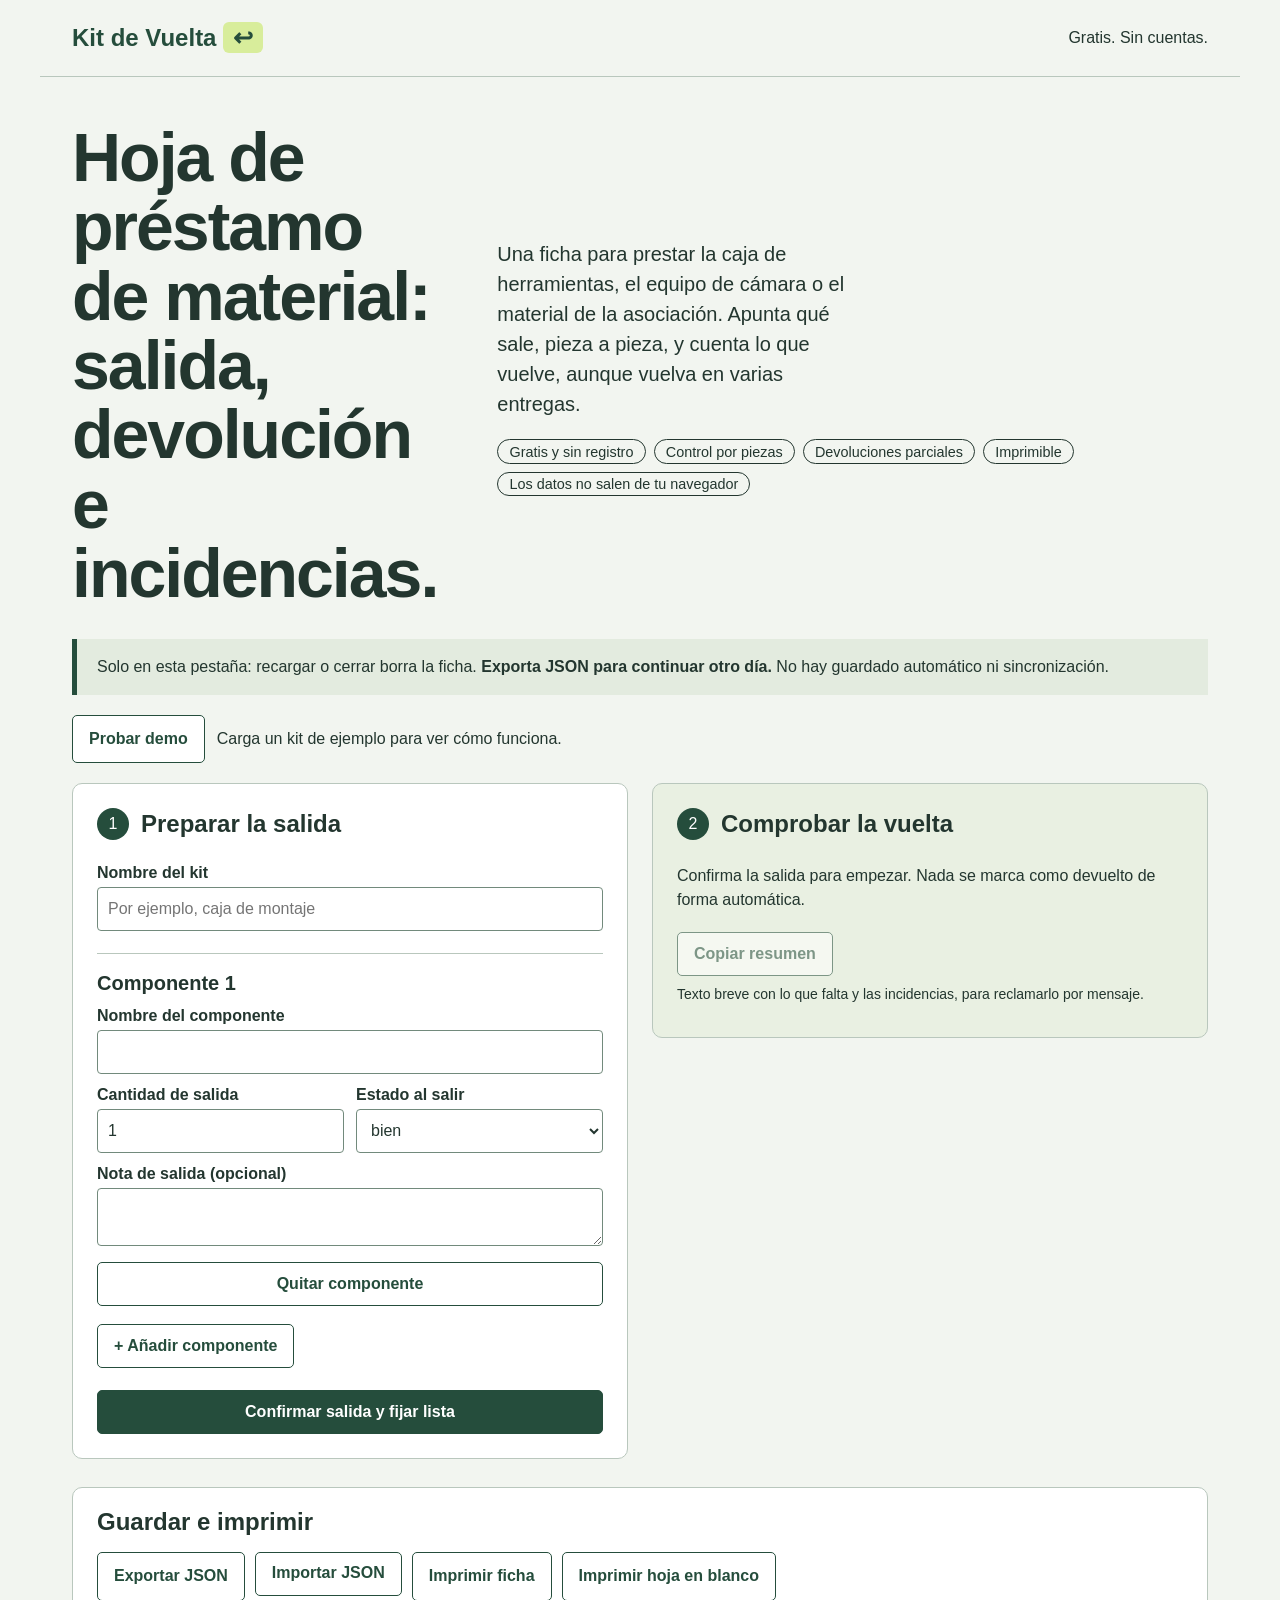
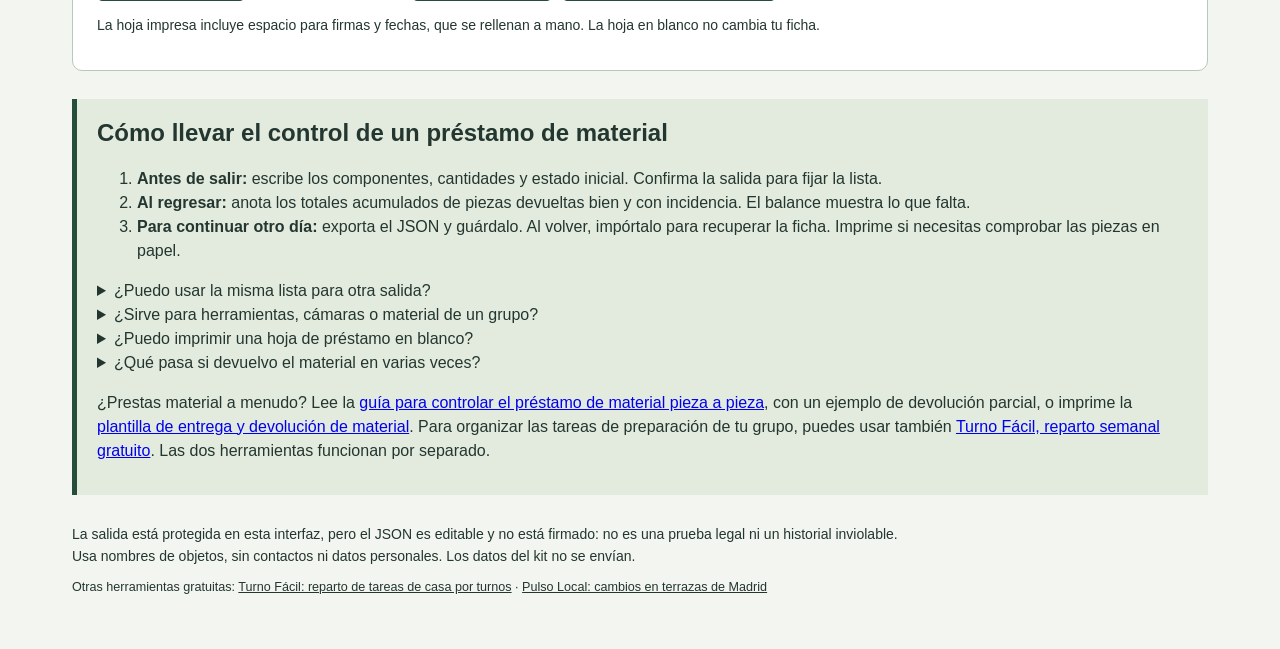
==== commit 658d8561: "Plantillas, guía del censo e imágenes para compartir" ====
--- a/index.html
+++ b/index.html
@@ -1,5 +1,5 @@
 <!doctype html>
-<html lang="es"><head><meta charset="utf-8"><meta http-equiv="Content-Security-Policy" content="default-src &#x27;none&#x27;; script-src &#x27;self&#x27;; style-src &#x27;self&#x27;; img-src &#x27;self&#x27; data:; font-src &#x27;self&#x27;; connect-src &#x27;self&#x27;; manifest-src &#x27;self&#x27;; object-src &#x27;none&#x27;; base-uri &#x27;none&#x27;; form-action &#x27;none&#x27;; frame-src &#x27;none&#x27;; worker-src &#x27;none&#x27;"><meta name="referrer" content="no-referrer"><meta name="robots" content="index,follow"><link rel="canonical" href="https://paniset.github.io/kit-de-vuelta/"><meta name="google-site-verification" content="yU-MmDAEv0MF0oqv6WEPJR-Wn4J0yyzl8J-dgcel0is"><meta property="og:type" content="website"><meta name="twitter:card" content="summary"><meta property="og:title" content="Hoja de préstamo de material gratis: salida y devolución | Kit de Vuelta"><meta name="twitter:title" content="Hoja de préstamo de material gratis: salida y devolución | Kit de Vuelta"><meta property="og:description" content="Prepara gratis la hoja de préstamo de material por piezas y comprueba la devolución: lo que vuelve bien, con incidencia o falta, aunque vuelva en varias entregas. Imprimible y sin registro."><meta name="twitter:description" content="Prepara gratis la hoja de préstamo de material por piezas y comprueba la devolución: lo que vuelve bien, con incidencia o falta, aunque vuelva en varias entregas. Imprimible y sin registro."><meta property="og:url" content="https://paniset.github.io/kit-de-vuelta/"><title>Hoja de préstamo de material gratis: salida y devolución | Kit de Vuelta</title><meta name="description" content="Prepara gratis la hoja de préstamo de material por piezas y comprueba la devolución: lo que vuelve bien, con incidencia o falta, aunque vuelva en varias entregas. Imprimible y sin registro."><meta name="viewport" content="width=device-width,initial-scale=1"><link rel="icon" href="data:,"><link rel="stylesheet" href="style.css"><script type="application/ld+json">{"@context":"https://schema.org","@type":"WebApplication","name":"Kit de Vuelta","url":"https://paniset.github.io/kit-de-vuelta/","applicationCategory":"BusinessApplication","operatingSystem":"Web","inLanguage":"es","isAccessibleForFree":true,"offers":{"@type":"Offer","price":"0","priceCurrency":"EUR"},"description":"Lista de salida de material prestado y control de devolución por piezas: devueltas, con incidencia y pendientes. Ficha imprimible y copia JSON, sin cuenta."}</script></head>
+<html lang="es"><head><meta charset="utf-8"><meta http-equiv="Content-Security-Policy" content="default-src &#x27;none&#x27;; script-src &#x27;self&#x27;; style-src &#x27;self&#x27;; img-src &#x27;self&#x27; data:; font-src &#x27;self&#x27;; connect-src &#x27;self&#x27;; manifest-src &#x27;self&#x27;; object-src &#x27;none&#x27;; base-uri &#x27;none&#x27;; form-action &#x27;none&#x27;; frame-src &#x27;none&#x27;; worker-src &#x27;none&#x27;"><meta name="referrer" content="no-referrer"><meta name="robots" content="index,follow"><link rel="canonical" href="https://paniset.github.io/kit-de-vuelta/"><meta name="google-site-verification" content="yU-MmDAEv0MF0oqv6WEPJR-Wn4J0yyzl8J-dgcel0is"><meta property="og:type" content="website"><meta property="og:locale" content="es_ES"><meta name="twitter:card" content="summary_large_image"><meta property="og:title" content="Hoja de préstamo de material gratis: salida y devolución | Kit de Vuelta"><meta name="twitter:title" content="Hoja de préstamo de material gratis: salida y devolución | Kit de Vuelta"><meta property="og:description" content="Prepara gratis la hoja de préstamo de material por piezas y comprueba la devolución: lo que vuelve bien, con incidencia o falta, aunque vuelva en varias entregas. Imprimible y sin registro."><meta name="twitter:description" content="Prepara gratis la hoja de préstamo de material por piezas y comprueba la devolución: lo que vuelve bien, con incidencia o falta, aunque vuelva en varias entregas. Imprimible y sin registro."><meta property="og:url" content="https://paniset.github.io/kit-de-vuelta/"><meta property="og:image" content="https://paniset.github.io/kit-de-vuelta/og.png"><meta property="og:image:width" content="1200"><meta property="og:image:height" content="630"><meta name="twitter:image" content="https://paniset.github.io/kit-de-vuelta/og.png"><title>Hoja de préstamo de material gratis: salida y devolución | Kit de Vuelta</title><meta name="description" content="Prepara gratis la hoja de préstamo de material por piezas y comprueba la devolución: lo que vuelve bien, con incidencia o falta, aunque vuelva en varias entregas. Imprimible y sin registro."><meta name="viewport" content="width=device-width,initial-scale=1"><link rel="icon" href="data:,"><link rel="stylesheet" href="style.css"><script type="application/ld+json">{"@context":"https://schema.org","@type":"WebApplication","name":"Kit de Vuelta","url":"https://paniset.github.io/kit-de-vuelta/","applicationCategory":"BusinessApplication","operatingSystem":"Web","inLanguage":"es","isAccessibleForFree":true,"offers":{"@type":"Offer","price":"0","priceCurrency":"EUR"},"description":"Lista de salida de material prestado y control de devolución por piezas: devueltas, con incidencia y pendientes. Ficha imprimible y copia JSON, sin cuenta."}</script></head>
 <body><a class="skip-link" href="#prepare-title">Ir a preparar la salida</a><header><a href="./">Kit de Vuelta <span aria-hidden="true">↩</span></a><span>Gratis. Sin cuentas.</span></header>
 <main><section class="intro"><h1>Hoja de préstamo de material:<br>salida, devolución e incidencias.</h1><div class="intro-texto"><p>Una ficha para prestar la caja de herramientas, el equipo de cámara o el material de la asociación. Apunta qué sale, pieza a pieza, y cuenta lo que vuelve, aunque vuelva en varias entregas.</p><ul class="ventajas"><li>Gratis y sin registro</li><li>Control por piezas</li><li>Devoluciones parciales</li><li>Imprimible</li><li>Los datos no salen de tu navegador</li></ul></div></section>
 <aside class="memory">Solo en esta pestaña: recargar o cerrar borra la ficha. <strong>Exporta JSON para continuar otro día.</strong> No hay guardado automático ni sincronización.</aside>
@@ -13,5 +13,5 @@
 <section id="print-sheet" aria-label="Ficha para imprimir"><h2 id="print-name">Ficha del kit</h2><p id="print-mode"></p><p id="print-summary"></p><table><caption>Salida y devolución por componente</caption><thead><tr><th>Componente / estado inicial</th><th>Salió</th><th>Bien</th><th>Incid.</th><th>Falta</th><th>Revisado</th></tr></thead><tbody id="print-rows"></tbody></table><p>Bien = devuelto sano. Incid. = devuelto con incidencia declarada. Falta = pendiente de volver. □ = casilla para revisión manual.</p></section>
 <section id="blank-sheet" aria-label="Hoja de préstamo en blanco para imprimir"><h2>Hoja de préstamo de material</h2><p class="hand">Kit o material: <span class="line"></span></p><table><caption>Salida y devolución por componente</caption><thead><tr><th>Componente</th><th>Cantidad</th><th>Estado al salir</th><th>Vuelve bien</th><th>Incidencia</th><th>Falta</th><th>Notas</th></tr></thead><tbody id="blank-rows"></tbody></table></section>
 <section id="signatures" aria-labelledby="signatures-title"><h3 id="signatures-title">Firmas y fechas</h3><p class="hand">Entrega: <span class="line"></span> Firma: <span class="line"></span></p><p class="hand">Recibe: <span class="line"></span> Firma: <span class="line"></span></p><p class="hand">Fecha de salida: <span class="line"></span> Fecha prevista de vuelta: <span class="line"></span></p><p class="hand">Devolución revisada por: <span class="line"></span> Fecha: <span class="line"></span> Firma: <span class="line"></span></p><p class="nota-firmas">Se rellena a mano. Kit de Vuelta no guarda nombres, fechas ni firmas.</p></section>
-<section class="memory" aria-labelledby="guide-title"><h2 id="guide-title">Cómo llevar el control de un préstamo de material</h2><ol><li><strong>Antes de salir:</strong> escribe los componentes, cantidades y estado inicial. Confirma la salida para fijar la lista.</li><li><strong>Al regresar:</strong> anota los totales acumulados de piezas devueltas bien y con incidencia. El balance muestra lo que falta.</li><li><strong>Para continuar otro día:</strong> exporta el JSON y guárdalo. Al volver, impórtalo para recuperar la ficha. Imprime si necesitas comprobar las piezas en papel.</li></ol><details><summary>¿Puedo usar la misma lista para otra salida?</summary><p>Sí. Después de exportar la ficha que quieras conservar, «Crear otra salida» prepara una nueva a partir de sus componentes. Revisa las cantidades y el estado antes de confirmarla.</p></details><details><summary>¿Sirve para herramientas, cámaras o material de un grupo?</summary><p>Sí, cuando necesitas contar piezas al salir y al volver. Por ejemplo, tres cables y un cargador se registran como dos componentes con sus cantidades. No gestiona reservas ni cobros; responsables, fechas y firmas se anotan a mano en la hoja impresa.</p></details><details><summary>¿Puedo imprimir una hoja de préstamo en blanco?</summary><p>Sí. «Imprimir hoja en blanco» saca una plantilla con 15 filas vacías (componente, cantidad, estado al salir, vuelve bien, incidencia, falta y notas) y espacio para firmas y fechas. No cambia la ficha que tengas abierta.</p></details><details><summary>¿Qué pasa si devuelvo el material en varias veces?</summary><p>Introduce siempre el total devuelto hasta ese momento, no solo la última entrega. Si primero vuelve un cable y después dos más, el total será tres. No es un historial de entregas: exporta las fichas que necesites conservar.</p></details><p>¿Prestas material a menudo? Lee la <a href="control-prestamo-material">guía para controlar el préstamo de material pieza a pieza</a>, con un ejemplo de devolución parcial. Para organizar las tareas de preparación de tu grupo, puedes usar también <a href="https://paniset.github.io/turno-facil/">Turno Fácil, reparto semanal gratuito</a>. Las dos herramientas funcionan por separado.</p></section>
+<section class="memory" aria-labelledby="guide-title"><h2 id="guide-title">Cómo llevar el control de un préstamo de material</h2><ol><li><strong>Antes de salir:</strong> escribe los componentes, cantidades y estado inicial. Confirma la salida para fijar la lista.</li><li><strong>Al regresar:</strong> anota los totales acumulados de piezas devueltas bien y con incidencia. El balance muestra lo que falta.</li><li><strong>Para continuar otro día:</strong> exporta el JSON y guárdalo. Al volver, impórtalo para recuperar la ficha. Imprime si necesitas comprobar las piezas en papel.</li></ol><details><summary>¿Puedo usar la misma lista para otra salida?</summary><p>Sí. Después de exportar la ficha que quieras conservar, «Crear otra salida» prepara una nueva a partir de sus componentes. Revisa las cantidades y el estado antes de confirmarla.</p></details><details><summary>¿Sirve para herramientas, cámaras o material de un grupo?</summary><p>Sí, cuando necesitas contar piezas al salir y al volver. Por ejemplo, tres cables y un cargador se registran como dos componentes con sus cantidades. No gestiona reservas ni cobros; responsables, fechas y firmas se anotan a mano en la hoja impresa.</p></details><details><summary>¿Puedo imprimir una hoja de préstamo en blanco?</summary><p>Sí. «Imprimir hoja en blanco» saca una plantilla con 15 filas vacías (componente, cantidad, estado al salir, vuelve bien, incidencia, falta y notas) y espacio para firmas y fechas. No cambia la ficha que tengas abierta. También tienes la <a href="plantilla-prestamo-material">plantilla de préstamo de material para imprimir</a>, con ejemplos rellenos.</p></details><details><summary>¿Qué pasa si devuelvo el material en varias veces?</summary><p>Introduce siempre el total devuelto hasta ese momento, no solo la última entrega. Si primero vuelve un cable y después dos más, el total será tres. No es un historial de entregas: exporta las fichas que necesites conservar.</p></details><p>¿Prestas material a menudo? Lee la <a href="control-prestamo-material">guía para controlar el préstamo de material pieza a pieza</a>, con un ejemplo de devolución parcial, o imprime la <a href="plantilla-prestamo-material">plantilla de entrega y devolución de material</a>. Para organizar las tareas de preparación de tu grupo, puedes usar también <a href="https://paniset.github.io/turno-facil/">Turno Fácil, reparto semanal gratuito</a>. Las dos herramientas funcionan por separado.</p></section>
 <footer>La salida está protegida en esta interfaz, pero el JSON es editable y no está firmado: no es una prueba legal ni un historial inviolable. Usa nombres de objetos, sin contactos ni datos personales. Los datos del kit no se envían.<nav class="otras" aria-label="Otras herramientas gratuitas">Otras herramientas gratuitas: <a href="https://paniset.github.io/turno-facil/">Turno Fácil: reparto de tareas de casa por turnos</a> · <a href="https://paniset.github.io/pulso-local-madrid/">Pulso Local: cambios en terrazas de Madrid</a></nav></footer></main><script type="module" src="app.mjs"></script></body></html>
--- a/style.css
+++ b/style.css
@@ -12,3 +12,5 @@
 .demo-row{display:flex;flex-wrap:wrap;align-items:center;gap:12px;margin:20px 0}.files{margin:28px 0;padding:20px 24px;background:white;border:1px solid var(--line);border-radius:10px}.files .toolbar{margin:16px 0 8px}.copy-box{margin-top:20px}.copy-box p{margin:8px 0}#copy-status{color:var(--ink);font-weight:650}
 .skip-link{position:absolute;left:8px;top:-60px;background:#fff;padding:10px 14px;z-index:10}
 .skip-link:focus{top:8px}
+.hoja{background:white;border:1px solid var(--line);border-radius:10px;padding:20px 24px;margin:20px 0;font-size:16px;line-height:1.4}.hoja h2{margin:0 0 14px}.hoja .hand{display:flex;flex-wrap:wrap;align-items:flex-end;gap:8px;margin:0 0 14px}.hoja .line{flex:1;min-width:90px;min-height:1.3em;border-bottom:1px solid #4d6158}.tabla-hoja{min-width:640px}.tabla-hoja th,.tabla-hoja td{border:1px solid var(--line);font-size:14px}.tabla-hoja td{height:34px}.hoja-leyenda{font-size:14px;margin:6px 0 0}.hoja-firmas{margin-top:20px}.hoja-firmas h3{margin:0 0 12px}.imprimir-aviso{padding:12px 16px;background:#e3ebdf;border-left:5px solid var(--ink)}.resumen-copia{font-size:16px;padding:10px 14px;background:#e3ebdf;border-radius:6px}
+@media print{.plantilla header,.plantilla footer,.plantilla .migas,.plantilla article>:not(.hoja){display:none!important}.guia.plantilla main{padding:0;max-width:none}.hoja{border:0;padding:0;margin:0;font-size:10pt}.hoja h2{font-size:18pt;margin:0 0 5mm}.hoja .tabla-scroll{overflow:visible;margin:0;border-radius:0}.tabla-hoja{min-width:0;table-layout:fixed}.tabla-hoja th,.tabla-hoja td{border:1px solid #777;font-size:9pt;padding:4px}.tabla-hoja th:first-child{width:24%}.tabla-hoja th:last-child{width:20%}.tabla-hoja td{height:9mm}.hoja .hand{margin:0 0 6mm}.hoja .line{min-width:20mm;border-bottom-color:#000}.hoja-leyenda{font-size:8pt}.hoja-firmas{break-inside:avoid;margin-top:6mm}.hoja-firmas h3{font-size:12pt;margin:0 0 5mm}}
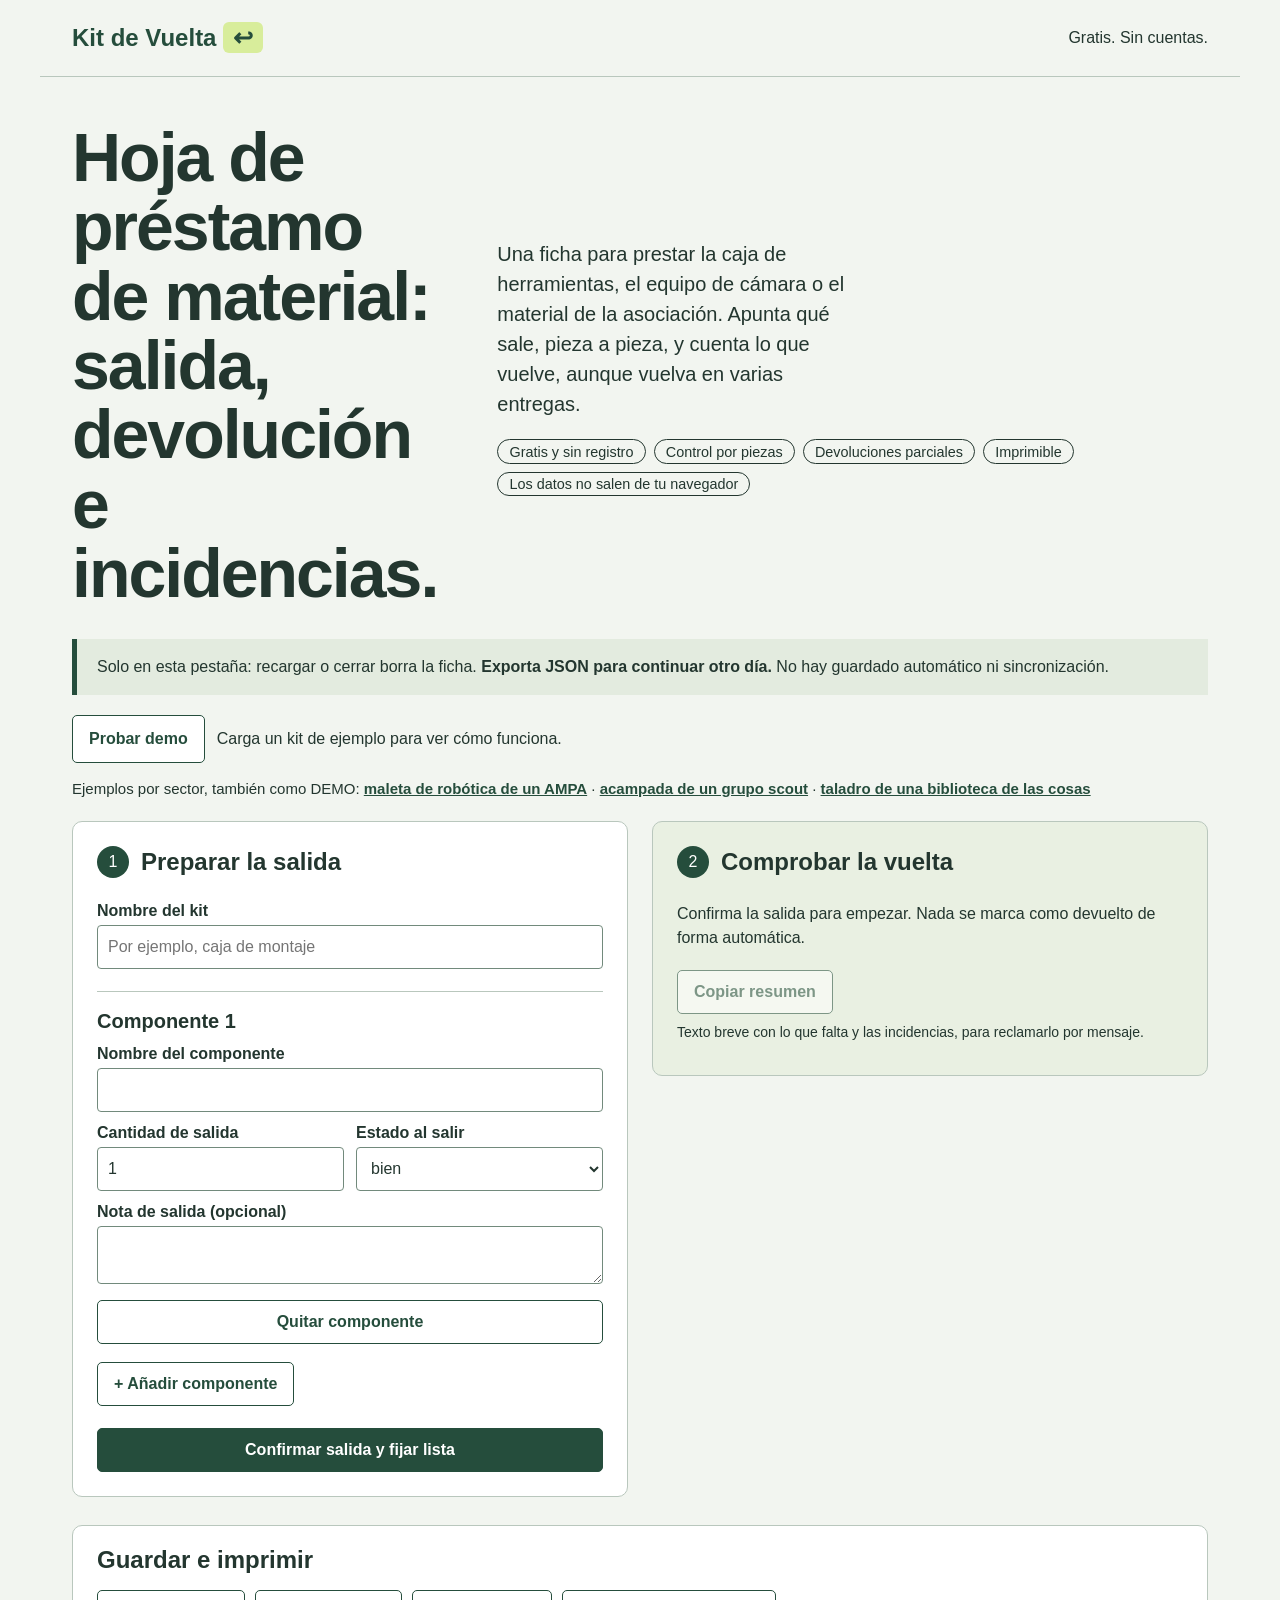
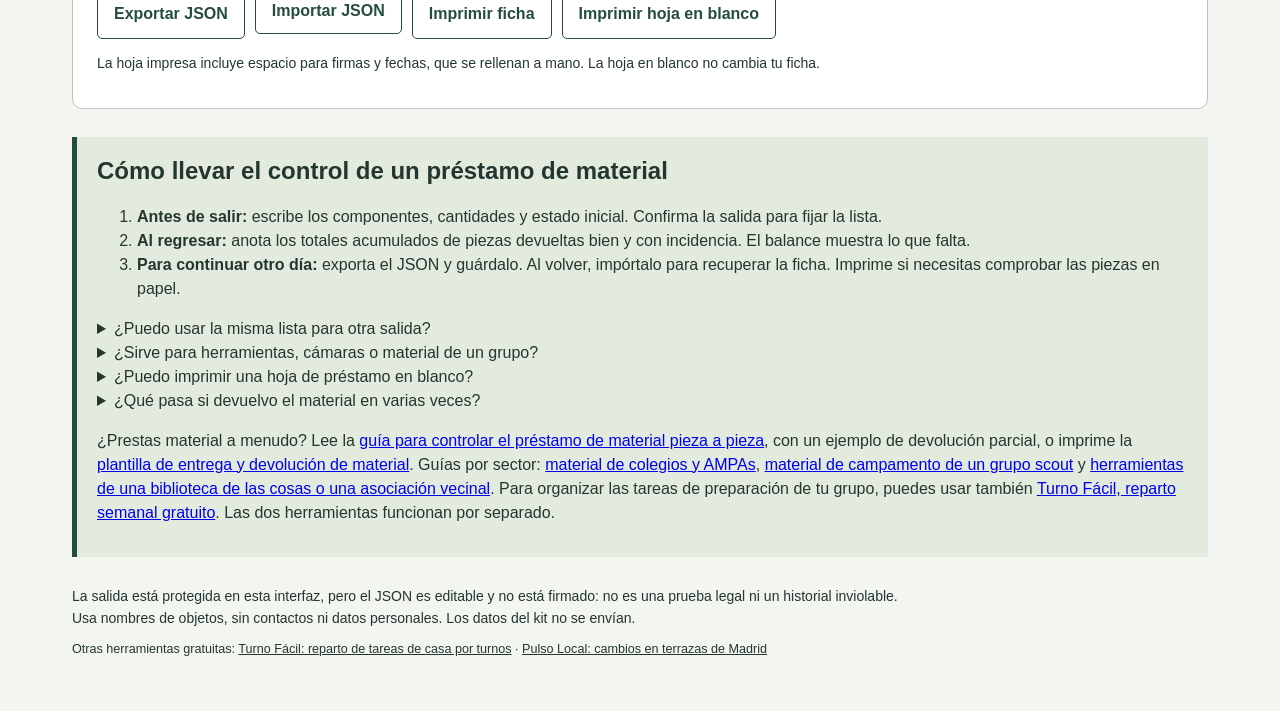
==== commit fad1c266: "Páginas por sector, guías nuevas y terrazas por barrio" ====
--- a/index.html
+++ b/index.html
@@ -4,6 +4,7 @@
 <main><section class="intro"><h1>Hoja de préstamo de material:<br>salida, devolución e incidencias.</h1><div class="intro-texto"><p>Una ficha para prestar la caja de herramientas, el equipo de cámara o el material de la asociación. Apunta qué sale, pieza a pieza, y cuenta lo que vuelve, aunque vuelva en varias entregas.</p><ul class="ventajas"><li>Gratis y sin registro</li><li>Control por piezas</li><li>Devoluciones parciales</li><li>Imprimible</li><li>Los datos no salen de tu navegador</li></ul></div></section>
 <aside class="memory">Solo en esta pestaña: recargar o cerrar borra la ficha. <strong>Exporta JSON para continuar otro día.</strong> No hay guardado automático ni sincronización.</aside>
 <p class="demo-row"><button id="demo" type="button">Probar demo</button><span>Carga un kit de ejemplo para ver cómo funciona.</span></p>
+<p class="ejemplos-sector">Ejemplos por sector, también como DEMO: <a href="./?ejemplo=colegio" data-ejemplo="colegio">maleta de robótica de un AMPA</a> · <a href="./?ejemplo=scouts" data-ejemplo="scouts">acampada de un grupo scout</a> · <a href="./?ejemplo=herramientas" data-ejemplo="herramientas">taladro de una biblioteca de las cosas</a></p>
 <p id="global-error" role="alert"></p><p id="message" role="status"></p><p id="demo-badge" hidden>DEMO · Datos de ejemplo, no una salida real</p>
 <div class="layout"><section class="preparation" aria-labelledby="prepare-title"><div class="section-heading"><span class="step">1</span><h2 id="prepare-title">Preparar la salida</h2></div>
 <form id="prepare" novalidate><fieldset id="base-fields"><legend class="sr-only">Componentes de la salida</legend><label for="kit-name">Nombre del kit</label><input id="kit-name" data-path="name" maxlength="80" placeholder="Por ejemplo, caja de montaje"><div id="components"></div><button id="add" type="button">+ Añadir componente</button></fieldset><button id="depart" class="primary" type="submit">Confirmar salida y fijar lista</button></form>
@@ -13,5 +14,5 @@
 <section id="print-sheet" aria-label="Ficha para imprimir"><h2 id="print-name">Ficha del kit</h2><p id="print-mode"></p><p id="print-summary"></p><table><caption>Salida y devolución por componente</caption><thead><tr><th>Componente / estado inicial</th><th>Salió</th><th>Bien</th><th>Incid.</th><th>Falta</th><th>Revisado</th></tr></thead><tbody id="print-rows"></tbody></table><p>Bien = devuelto sano. Incid. = devuelto con incidencia declarada. Falta = pendiente de volver. □ = casilla para revisión manual.</p></section>
 <section id="blank-sheet" aria-label="Hoja de préstamo en blanco para imprimir"><h2>Hoja de préstamo de material</h2><p class="hand">Kit o material: <span class="line"></span></p><table><caption>Salida y devolución por componente</caption><thead><tr><th>Componente</th><th>Cantidad</th><th>Estado al salir</th><th>Vuelve bien</th><th>Incidencia</th><th>Falta</th><th>Notas</th></tr></thead><tbody id="blank-rows"></tbody></table></section>
 <section id="signatures" aria-labelledby="signatures-title"><h3 id="signatures-title">Firmas y fechas</h3><p class="hand">Entrega: <span class="line"></span> Firma: <span class="line"></span></p><p class="hand">Recibe: <span class="line"></span> Firma: <span class="line"></span></p><p class="hand">Fecha de salida: <span class="line"></span> Fecha prevista de vuelta: <span class="line"></span></p><p class="hand">Devolución revisada por: <span class="line"></span> Fecha: <span class="line"></span> Firma: <span class="line"></span></p><p class="nota-firmas">Se rellena a mano. Kit de Vuelta no guarda nombres, fechas ni firmas.</p></section>
-<section class="memory" aria-labelledby="guide-title"><h2 id="guide-title">Cómo llevar el control de un préstamo de material</h2><ol><li><strong>Antes de salir:</strong> escribe los componentes, cantidades y estado inicial. Confirma la salida para fijar la lista.</li><li><strong>Al regresar:</strong> anota los totales acumulados de piezas devueltas bien y con incidencia. El balance muestra lo que falta.</li><li><strong>Para continuar otro día:</strong> exporta el JSON y guárdalo. Al volver, impórtalo para recuperar la ficha. Imprime si necesitas comprobar las piezas en papel.</li></ol><details><summary>¿Puedo usar la misma lista para otra salida?</summary><p>Sí. Después de exportar la ficha que quieras conservar, «Crear otra salida» prepara una nueva a partir de sus componentes. Revisa las cantidades y el estado antes de confirmarla.</p></details><details><summary>¿Sirve para herramientas, cámaras o material de un grupo?</summary><p>Sí, cuando necesitas contar piezas al salir y al volver. Por ejemplo, tres cables y un cargador se registran como dos componentes con sus cantidades. No gestiona reservas ni cobros; responsables, fechas y firmas se anotan a mano en la hoja impresa.</p></details><details><summary>¿Puedo imprimir una hoja de préstamo en blanco?</summary><p>Sí. «Imprimir hoja en blanco» saca una plantilla con 15 filas vacías (componente, cantidad, estado al salir, vuelve bien, incidencia, falta y notas) y espacio para firmas y fechas. No cambia la ficha que tengas abierta. También tienes la <a href="plantilla-prestamo-material">plantilla de préstamo de material para imprimir</a>, con ejemplos rellenos.</p></details><details><summary>¿Qué pasa si devuelvo el material en varias veces?</summary><p>Introduce siempre el total devuelto hasta ese momento, no solo la última entrega. Si primero vuelve un cable y después dos más, el total será tres. No es un historial de entregas: exporta las fichas que necesites conservar.</p></details><p>¿Prestas material a menudo? Lee la <a href="control-prestamo-material">guía para controlar el préstamo de material pieza a pieza</a>, con un ejemplo de devolución parcial, o imprime la <a href="plantilla-prestamo-material">plantilla de entrega y devolución de material</a>. Para organizar las tareas de preparación de tu grupo, puedes usar también <a href="https://paniset.github.io/turno-facil/">Turno Fácil, reparto semanal gratuito</a>. Las dos herramientas funcionan por separado.</p></section>
+<section class="memory" aria-labelledby="guide-title"><h2 id="guide-title">Cómo llevar el control de un préstamo de material</h2><ol><li><strong>Antes de salir:</strong> escribe los componentes, cantidades y estado inicial. Confirma la salida para fijar la lista.</li><li><strong>Al regresar:</strong> anota los totales acumulados de piezas devueltas bien y con incidencia. El balance muestra lo que falta.</li><li><strong>Para continuar otro día:</strong> exporta el JSON y guárdalo. Al volver, impórtalo para recuperar la ficha. Imprime si necesitas comprobar las piezas en papel.</li></ol><details><summary>¿Puedo usar la misma lista para otra salida?</summary><p>Sí. Después de exportar la ficha que quieras conservar, «Crear otra salida» prepara una nueva a partir de sus componentes. Revisa las cantidades y el estado antes de confirmarla.</p></details><details><summary>¿Sirve para herramientas, cámaras o material de un grupo?</summary><p>Sí, cuando necesitas contar piezas al salir y al volver. Por ejemplo, tres cables y un cargador se registran como dos componentes con sus cantidades. No gestiona reservas ni cobros; responsables, fechas y firmas se anotan a mano en la hoja impresa.</p></details><details><summary>¿Puedo imprimir una hoja de préstamo en blanco?</summary><p>Sí. «Imprimir hoja en blanco» saca una plantilla con 15 filas vacías (componente, cantidad, estado al salir, vuelve bien, incidencia, falta y notas) y espacio para firmas y fechas. No cambia la ficha que tengas abierta. También tienes la <a href="plantilla-prestamo-material">plantilla de préstamo de material para imprimir</a>, con ejemplos rellenos.</p></details><details><summary>¿Qué pasa si devuelvo el material en varias veces?</summary><p>Introduce siempre el total devuelto hasta ese momento, no solo la última entrega. Si primero vuelve un cable y después dos más, el total será tres. No es un historial de entregas: exporta las fichas que necesites conservar.</p></details><p>¿Prestas material a menudo? Lee la <a href="control-prestamo-material">guía para controlar el préstamo de material pieza a pieza</a>, con un ejemplo de devolución parcial, o imprime la <a href="plantilla-prestamo-material">plantilla de entrega y devolución de material</a>. Guías por sector: <a href="material-prestamo-colegio-ampa">material de colegios y AMPAs</a>, <a href="control-material-grupo-scout">material de campamento de un grupo scout</a> y <a href="prestamo-herramientas-biblioteca-de-las-cosas">herramientas de una biblioteca de las cosas o una asociación vecinal</a>. Para organizar las tareas de preparación de tu grupo, puedes usar también <a href="https://paniset.github.io/turno-facil/">Turno Fácil, reparto semanal gratuito</a>. Las dos herramientas funcionan por separado.</p></section>
 <footer>La salida está protegida en esta interfaz, pero el JSON es editable y no está firmado: no es una prueba legal ni un historial inviolable. Usa nombres de objetos, sin contactos ni datos personales. Los datos del kit no se envían.<nav class="otras" aria-label="Otras herramientas gratuitas">Otras herramientas gratuitas: <a href="https://paniset.github.io/turno-facil/">Turno Fácil: reparto de tareas de casa por turnos</a> · <a href="https://paniset.github.io/pulso-local-madrid/">Pulso Local: cambios en terrazas de Madrid</a></nav></footer></main><script type="module" src="app.mjs"></script></body></html>
--- a/style.css
+++ b/style.css
@@ -13,4 +13,7 @@
 .skip-link{position:absolute;left:8px;top:-60px;background:#fff;padding:10px 14px;z-index:10}
 .skip-link:focus{top:8px}
 .hoja{background:white;border:1px solid var(--line);border-radius:10px;padding:20px 24px;margin:20px 0;font-size:16px;line-height:1.4}.hoja h2{margin:0 0 14px}.hoja .hand{display:flex;flex-wrap:wrap;align-items:flex-end;gap:8px;margin:0 0 14px}.hoja .line{flex:1;min-width:90px;min-height:1.3em;border-bottom:1px solid #4d6158}.tabla-hoja{min-width:640px}.tabla-hoja th,.tabla-hoja td{border:1px solid var(--line);font-size:14px}.tabla-hoja td{height:34px}.hoja-leyenda{font-size:14px;margin:6px 0 0}.hoja-firmas{margin-top:20px}.hoja-firmas h3{margin:0 0 12px}.imprimir-aviso{padding:12px 16px;background:#e3ebdf;border-left:5px solid var(--ink)}.resumen-copia{font-size:16px;padding:10px 14px;background:#e3ebdf;border-radius:6px}
-@media print{.plantilla header,.plantilla footer,.plantilla .migas,.plantilla article>:not(.hoja){display:none!important}.guia.plantilla main{padding:0;max-width:none}.hoja{border:0;padding:0;margin:0;font-size:10pt}.hoja h2{font-size:18pt;margin:0 0 5mm}.hoja .tabla-scroll{overflow:visible;margin:0;border-radius:0}.tabla-hoja{min-width:0;table-layout:fixed}.tabla-hoja th,.tabla-hoja td{border:1px solid #777;font-size:9pt;padding:4px}.tabla-hoja th:first-child{width:24%}.tabla-hoja th:last-child{width:20%}.tabla-hoja td{height:9mm}.hoja .hand{margin:0 0 6mm}.hoja .line{min-width:20mm;border-bottom-color:#000}.hoja-leyenda{font-size:8pt}.hoja-firmas{break-inside:avoid;margin-top:6mm}.hoja-firmas h3{font-size:12pt;margin:0 0 5mm}}+@media print{.plantilla header,.plantilla footer,.plantilla .migas,.plantilla article>:not(.hoja){display:none!important}.guia.plantilla main{padding:0;max-width:none}.hoja{border:0;padding:0;margin:0;font-size:10pt}.hoja h2{font-size:18pt;margin:0 0 5mm}.hoja .tabla-scroll{overflow:visible;margin:0;border-radius:0}.tabla-hoja{min-width:0;table-layout:fixed}.tabla-hoja th,.tabla-hoja td{border:1px solid #777;font-size:9pt;padding:4px}.tabla-hoja th:first-child{width:24%}.tabla-hoja th:last-child{width:20%}.tabla-hoja td{height:9mm}.hoja .hand{margin:0 0 6mm}.hoja .line{min-width:20mm;border-bottom-color:#000}.hoja-leyenda{font-size:8pt}.hoja-firmas{break-inside:avoid;margin-top:6mm}.hoja-firmas h3{font-size:12pt;margin:0 0 5mm}}
+.ejemplos-sector{margin:-6px 0 20px;font-size:15px;line-height:1.6}.ejemplos-sector a{color:var(--ink);font-weight:650}
+.sector-grupos{display:grid;grid-template-columns:repeat(auto-fit,minmax(220px,1fr));gap:0 28px}.sector-grupos h3{margin:14px 0 0;font-size:19px}.sector-grupos .lista{margin:6px 0}.ejemplo-sector .tabla-scroll table{min-width:560px}
+@media print{.ejemplos-sector{display:none!important}}
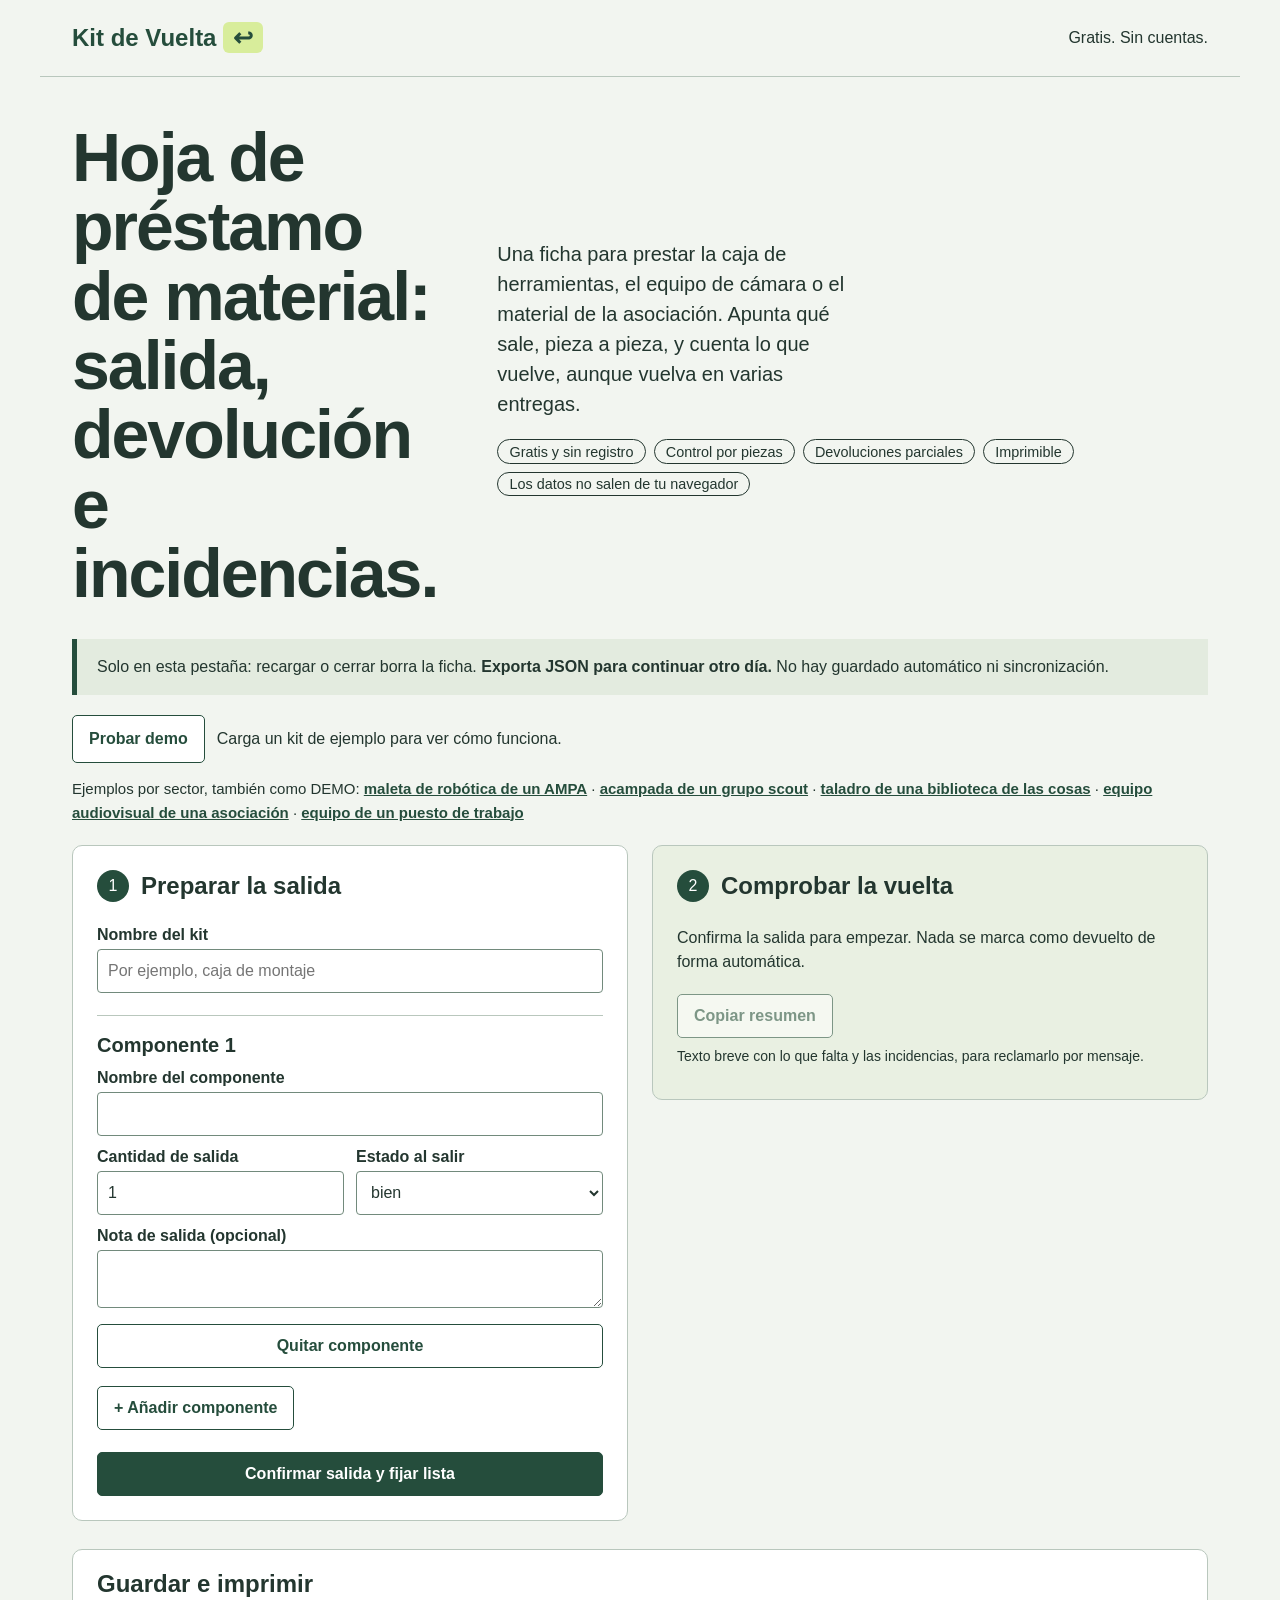
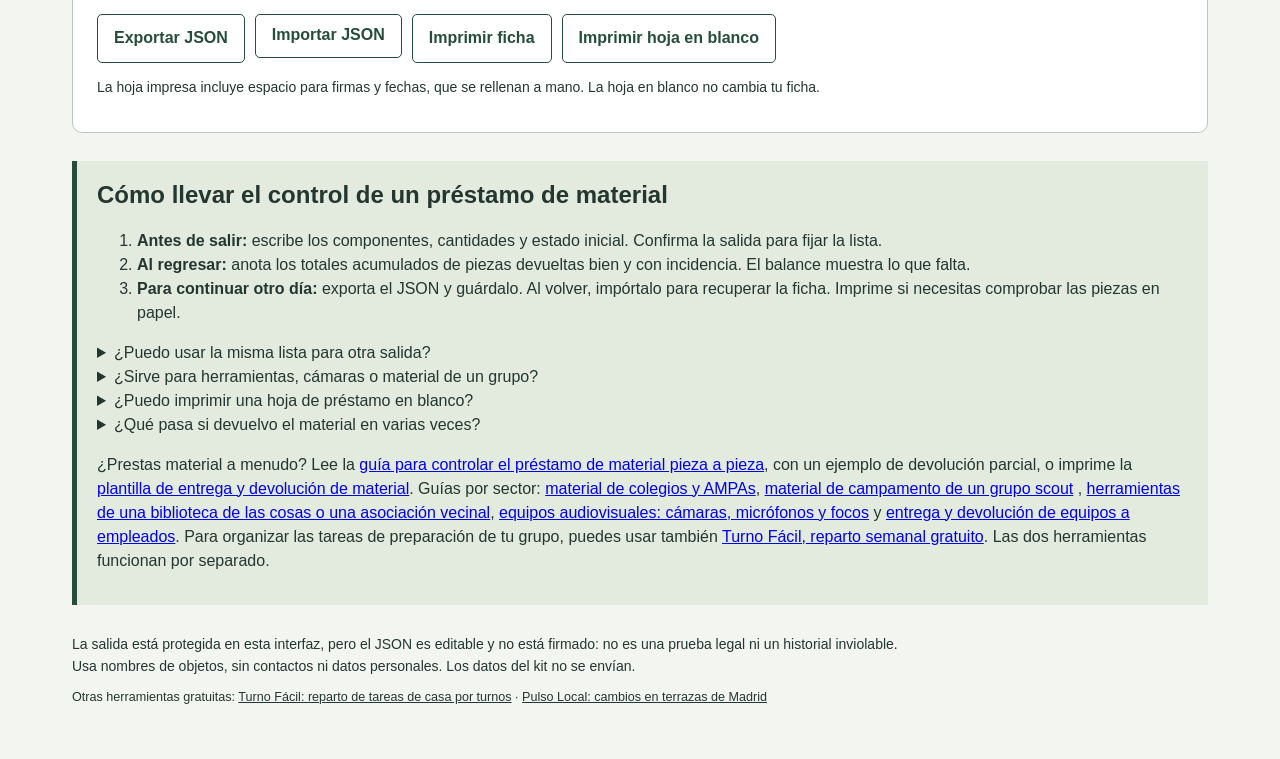
==== commit 1a10a0e4: "Normas de convivencia, acta de equipos, préstamo audiovisual y superficie de terrazas" ====
--- a/index.html
+++ b/index.html
@@ -4,7 +4,7 @@
 <main><section class="intro"><h1>Hoja de préstamo de material:<br>salida, devolución e incidencias.</h1><div class="intro-texto"><p>Una ficha para prestar la caja de herramientas, el equipo de cámara o el material de la asociación. Apunta qué sale, pieza a pieza, y cuenta lo que vuelve, aunque vuelva en varias entregas.</p><ul class="ventajas"><li>Gratis y sin registro</li><li>Control por piezas</li><li>Devoluciones parciales</li><li>Imprimible</li><li>Los datos no salen de tu navegador</li></ul></div></section>
 <aside class="memory">Solo en esta pestaña: recargar o cerrar borra la ficha. <strong>Exporta JSON para continuar otro día.</strong> No hay guardado automático ni sincronización.</aside>
 <p class="demo-row"><button id="demo" type="button">Probar demo</button><span>Carga un kit de ejemplo para ver cómo funciona.</span></p>
-<p class="ejemplos-sector">Ejemplos por sector, también como DEMO: <a href="./?ejemplo=colegio" data-ejemplo="colegio">maleta de robótica de un AMPA</a> · <a href="./?ejemplo=scouts" data-ejemplo="scouts">acampada de un grupo scout</a> · <a href="./?ejemplo=herramientas" data-ejemplo="herramientas">taladro de una biblioteca de las cosas</a></p>
+<p class="ejemplos-sector">Ejemplos por sector, también como DEMO: <a href="./?ejemplo=colegio" data-ejemplo="colegio">maleta de robótica de un AMPA</a> · <a href="./?ejemplo=scouts" data-ejemplo="scouts">acampada de un grupo scout</a> · <a href="./?ejemplo=herramientas" data-ejemplo="herramientas">taladro de una biblioteca de las cosas</a> · <a href="./?ejemplo=audiovisual" data-ejemplo="audiovisual">equipo audiovisual de una asociación</a> · <a href="./?ejemplo=empleado" data-ejemplo="empleado">equipo de un puesto de trabajo</a></p>
 <p id="global-error" role="alert"></p><p id="message" role="status"></p><p id="demo-badge" hidden>DEMO · Datos de ejemplo, no una salida real</p>
 <div class="layout"><section class="preparation" aria-labelledby="prepare-title"><div class="section-heading"><span class="step">1</span><h2 id="prepare-title">Preparar la salida</h2></div>
 <form id="prepare" novalidate><fieldset id="base-fields"><legend class="sr-only">Componentes de la salida</legend><label for="kit-name">Nombre del kit</label><input id="kit-name" data-path="name" maxlength="80" placeholder="Por ejemplo, caja de montaje"><div id="components"></div><button id="add" type="button">+ Añadir componente</button></fieldset><button id="depart" class="primary" type="submit">Confirmar salida y fijar lista</button></form>
@@ -14,5 +14,5 @@
 <section id="print-sheet" aria-label="Ficha para imprimir"><h2 id="print-name">Ficha del kit</h2><p id="print-mode"></p><p id="print-summary"></p><table><caption>Salida y devolución por componente</caption><thead><tr><th>Componente / estado inicial</th><th>Salió</th><th>Bien</th><th>Incid.</th><th>Falta</th><th>Revisado</th></tr></thead><tbody id="print-rows"></tbody></table><p>Bien = devuelto sano. Incid. = devuelto con incidencia declarada. Falta = pendiente de volver. □ = casilla para revisión manual.</p></section>
 <section id="blank-sheet" aria-label="Hoja de préstamo en blanco para imprimir"><h2>Hoja de préstamo de material</h2><p class="hand">Kit o material: <span class="line"></span></p><table><caption>Salida y devolución por componente</caption><thead><tr><th>Componente</th><th>Cantidad</th><th>Estado al salir</th><th>Vuelve bien</th><th>Incidencia</th><th>Falta</th><th>Notas</th></tr></thead><tbody id="blank-rows"></tbody></table></section>
 <section id="signatures" aria-labelledby="signatures-title"><h3 id="signatures-title">Firmas y fechas</h3><p class="hand">Entrega: <span class="line"></span> Firma: <span class="line"></span></p><p class="hand">Recibe: <span class="line"></span> Firma: <span class="line"></span></p><p class="hand">Fecha de salida: <span class="line"></span> Fecha prevista de vuelta: <span class="line"></span></p><p class="hand">Devolución revisada por: <span class="line"></span> Fecha: <span class="line"></span> Firma: <span class="line"></span></p><p class="nota-firmas">Se rellena a mano. Kit de Vuelta no guarda nombres, fechas ni firmas.</p></section>
-<section class="memory" aria-labelledby="guide-title"><h2 id="guide-title">Cómo llevar el control de un préstamo de material</h2><ol><li><strong>Antes de salir:</strong> escribe los componentes, cantidades y estado inicial. Confirma la salida para fijar la lista.</li><li><strong>Al regresar:</strong> anota los totales acumulados de piezas devueltas bien y con incidencia. El balance muestra lo que falta.</li><li><strong>Para continuar otro día:</strong> exporta el JSON y guárdalo. Al volver, impórtalo para recuperar la ficha. Imprime si necesitas comprobar las piezas en papel.</li></ol><details><summary>¿Puedo usar la misma lista para otra salida?</summary><p>Sí. Después de exportar la ficha que quieras conservar, «Crear otra salida» prepara una nueva a partir de sus componentes. Revisa las cantidades y el estado antes de confirmarla.</p></details><details><summary>¿Sirve para herramientas, cámaras o material de un grupo?</summary><p>Sí, cuando necesitas contar piezas al salir y al volver. Por ejemplo, tres cables y un cargador se registran como dos componentes con sus cantidades. No gestiona reservas ni cobros; responsables, fechas y firmas se anotan a mano en la hoja impresa.</p></details><details><summary>¿Puedo imprimir una hoja de préstamo en blanco?</summary><p>Sí. «Imprimir hoja en blanco» saca una plantilla con 15 filas vacías (componente, cantidad, estado al salir, vuelve bien, incidencia, falta y notas) y espacio para firmas y fechas. No cambia la ficha que tengas abierta. También tienes la <a href="plantilla-prestamo-material">plantilla de préstamo de material para imprimir</a>, con ejemplos rellenos.</p></details><details><summary>¿Qué pasa si devuelvo el material en varias veces?</summary><p>Introduce siempre el total devuelto hasta ese momento, no solo la última entrega. Si primero vuelve un cable y después dos más, el total será tres. No es un historial de entregas: exporta las fichas que necesites conservar.</p></details><p>¿Prestas material a menudo? Lee la <a href="control-prestamo-material">guía para controlar el préstamo de material pieza a pieza</a>, con un ejemplo de devolución parcial, o imprime la <a href="plantilla-prestamo-material">plantilla de entrega y devolución de material</a>. Guías por sector: <a href="material-prestamo-colegio-ampa">material de colegios y AMPAs</a>, <a href="control-material-grupo-scout">material de campamento de un grupo scout</a> y <a href="prestamo-herramientas-biblioteca-de-las-cosas">herramientas de una biblioteca de las cosas o una asociación vecinal</a>. Para organizar las tareas de preparación de tu grupo, puedes usar también <a href="https://paniset.github.io/turno-facil/">Turno Fácil, reparto semanal gratuito</a>. Las dos herramientas funcionan por separado.</p></section>
+<section class="memory" aria-labelledby="guide-title"><h2 id="guide-title">Cómo llevar el control de un préstamo de material</h2><ol><li><strong>Antes de salir:</strong> escribe los componentes, cantidades y estado inicial. Confirma la salida para fijar la lista.</li><li><strong>Al regresar:</strong> anota los totales acumulados de piezas devueltas bien y con incidencia. El balance muestra lo que falta.</li><li><strong>Para continuar otro día:</strong> exporta el JSON y guárdalo. Al volver, impórtalo para recuperar la ficha. Imprime si necesitas comprobar las piezas en papel.</li></ol><details><summary>¿Puedo usar la misma lista para otra salida?</summary><p>Sí. Después de exportar la ficha que quieras conservar, «Crear otra salida» prepara una nueva a partir de sus componentes. Revisa las cantidades y el estado antes de confirmarla.</p></details><details><summary>¿Sirve para herramientas, cámaras o material de un grupo?</summary><p>Sí, cuando necesitas contar piezas al salir y al volver. Por ejemplo, tres cables y un cargador se registran como dos componentes con sus cantidades. No gestiona reservas ni cobros; responsables, fechas y firmas se anotan a mano en la hoja impresa.</p></details><details><summary>¿Puedo imprimir una hoja de préstamo en blanco?</summary><p>Sí. «Imprimir hoja en blanco» saca una plantilla con 15 filas vacías (componente, cantidad, estado al salir, vuelve bien, incidencia, falta y notas) y espacio para firmas y fechas. No cambia la ficha que tengas abierta. También tienes la <a href="plantilla-prestamo-material">plantilla de préstamo de material para imprimir</a>, con ejemplos rellenos.</p></details><details><summary>¿Qué pasa si devuelvo el material en varias veces?</summary><p>Introduce siempre el total devuelto hasta ese momento, no solo la última entrega. Si primero vuelve un cable y después dos más, el total será tres. No es un historial de entregas: exporta las fichas que necesites conservar.</p></details><p>¿Prestas material a menudo? Lee la <a href="control-prestamo-material">guía para controlar el préstamo de material pieza a pieza</a>, con un ejemplo de devolución parcial, o imprime la <a href="plantilla-prestamo-material">plantilla de entrega y devolución de material</a>. Guías por sector: <a href="material-prestamo-colegio-ampa">material de colegios y AMPAs</a>, <a href="control-material-grupo-scout">material de campamento de un grupo scout</a> , <a href="prestamo-herramientas-biblioteca-de-las-cosas">herramientas de una biblioteca de las cosas o una asociación vecinal</a>, <a href="prestamo-equipos-audiovisuales">equipos audiovisuales: cámaras, micrófonos y focos</a> y <a href="acta-entrega-devolucion-equipos-empleados">entrega y devolución de equipos a empleados</a>. Para organizar las tareas de preparación de tu grupo, puedes usar también <a href="https://paniset.github.io/turno-facil/">Turno Fácil, reparto semanal gratuito</a>. Las dos herramientas funcionan por separado.</p></section>
 <footer>La salida está protegida en esta interfaz, pero el JSON es editable y no está firmado: no es una prueba legal ni un historial inviolable. Usa nombres de objetos, sin contactos ni datos personales. Los datos del kit no se envían.<nav class="otras" aria-label="Otras herramientas gratuitas">Otras herramientas gratuitas: <a href="https://paniset.github.io/turno-facil/">Turno Fácil: reparto de tareas de casa por turnos</a> · <a href="https://paniset.github.io/pulso-local-madrid/">Pulso Local: cambios en terrazas de Madrid</a></nav></footer></main><script type="module" src="app.mjs"></script></body></html>
--- a/style.css
+++ b/style.css
@@ -17,3 +17,4 @@
 .ejemplos-sector{margin:-6px 0 20px;font-size:15px;line-height:1.6}.ejemplos-sector a{color:var(--ink);font-weight:650}
 .sector-grupos{display:grid;grid-template-columns:repeat(auto-fit,minmax(220px,1fr));gap:0 28px}.sector-grupos h3{margin:14px 0 0;font-size:19px}.sector-grupos .lista{margin:6px 0}.ejemplo-sector .tabla-scroll table{min-width:560px}
 @media print{.ejemplos-sector{display:none!important}}
+.aviso{padding:12px 16px;background:#fff0b7;border-left:5px solid #805500}
